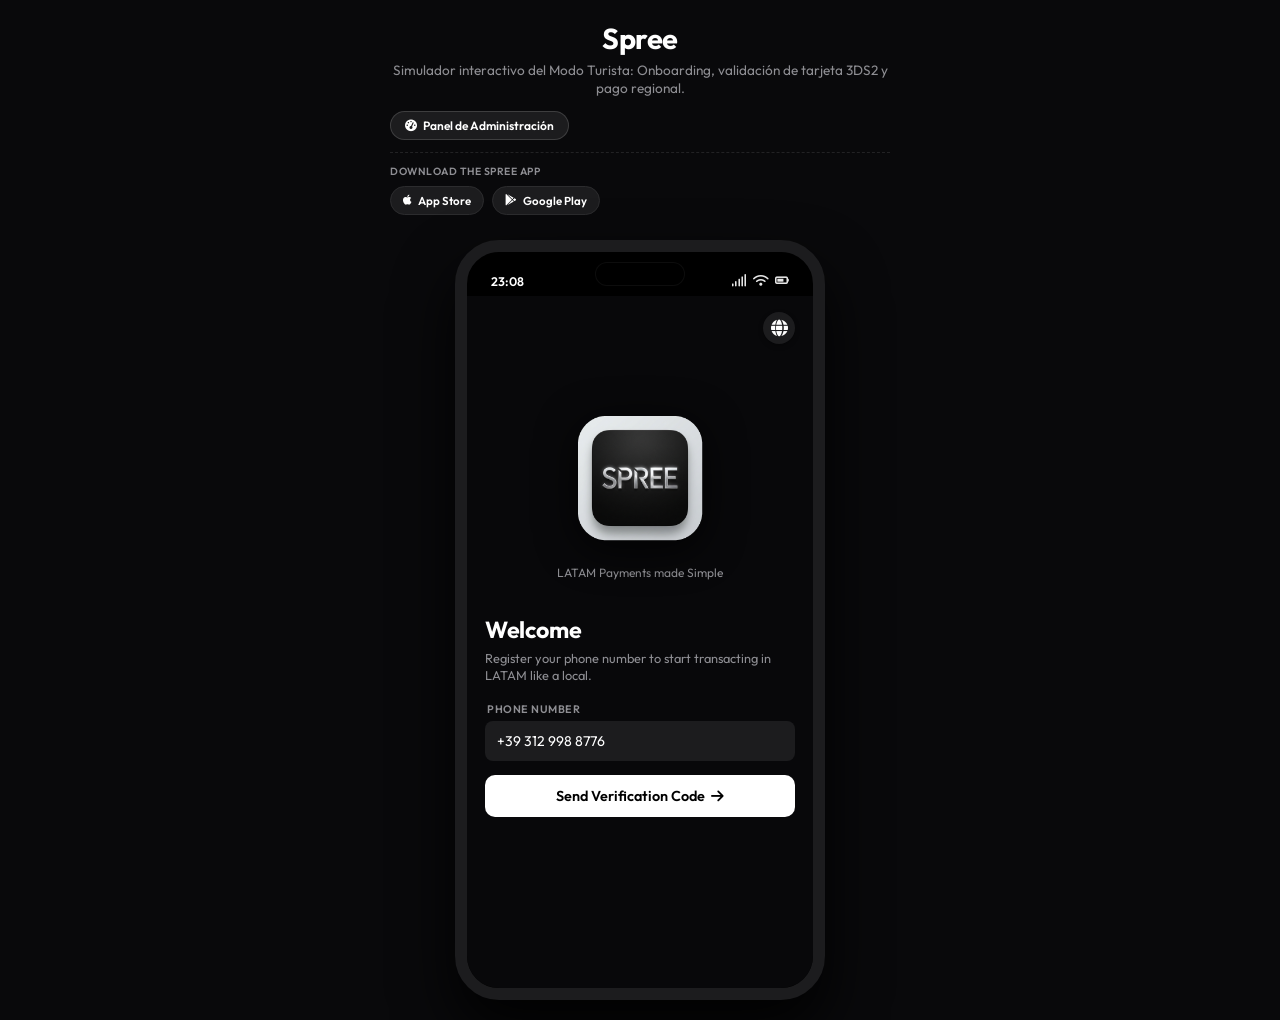
==== stableflow-tourist-ui/index.html @ 5454a65b "feat: car rental catalog item with dedicated driver selection and dynamic pricing modal" ====
<!DOCTYPE html>
<html lang="es">
<head>
  <meta charset="UTF-8">
  <meta name="viewport" content="width=device-width, initial-scale=1.0">
  <title>Spree: Prototipo Interactivo "Modo Turista"</title>
  <link rel="stylesheet" href="styles.css?v=9">
  <!-- FontAwesome for Icons -->
  <link rel="stylesheet" href="https://cdnjs.cloudflare.com/ajax/libs/font-awesome/6.4.0/css/all.min.css">
</head>
<body>

  <div class="desktop-wrapper">
    
    <div class="desktop-header">
      <h1>Spree</h1>
      <p>Simulador interactivo del Modo Turista: Onboarding, validación de tarjeta 3DS2 y pago regional.</p>
      
      <div style="margin-top: 14px; display: flex; flex-direction: column; gap: 12px; align-items: flex-start; width: 100%;">
        <a href="admin.html" target="_blank" class="admin-link-badge" style="margin-top: 0;">
          <i class="fa-solid fa-gauge-high"></i> Panel de Administración
        </a>
        
        <div style="border-top: 1px dashed rgba(255,255,255,0.1); padding-top: 12px; width: 100%;">
          <div class="download-label" data-i18n="download_app_label" style="font-size: 0.65rem; color: var(--text-muted); text-transform: uppercase; letter-spacing: 0.5px; margin-bottom: 8px; text-align: left;">Descarga la App de Spree (Simulador)</div>
          <div style="display: flex; gap: 8px;">
            <button class="btn-download" data-platform="ios" aria-label="Download iOS" style="font-size: 0.72rem; padding: 6px 12px; border-radius: 20px;">
              <i class="fa-brands fa-apple"></i> App Store
            </button>
            <button class="btn-download" data-platform="android" aria-label="Download Android" style="font-size: 0.72rem; padding: 6px 12px; border-radius: 20px;">
              <i class="fa-brands fa-google-play"></i> Google Play
            </button>
          </div>
        </div>
      </div>
    </div>

    <!-- Teléfono Móvil Simulado (iOS Mockup Bezel) -->
    <div class="phone-mockup">
      <!-- Notch / Dynamic Island -->
      <div class="phone-notch"></div>
      
      <!-- Status Bar -->
      <div class="status-bar">
        <div class="status-time" id="status-time">19:44</div>
        <div class="status-bar-icons">
          <i class="fa-solid fa-signal"></i>
          <i class="fa-solid fa-wifi"></i>
          <i class="fa-solid fa-battery-three-quarters"></i>
        </div>
      </div>

      <!-- App Container -->
      <div class="app-container">
        
        <!-- PANTALLA 1: ONBOARDING -->
        <div class="screen active" id="screen-onboarding">
          <div class="screen-header-lang">
            <button class="btn-lang-selector" id="btn-lang-onboarding" aria-label="Select Language">
              <i class="fa-solid fa-globe"></i>
            </button>
          </div>
          
          <div class="logo-container">
            <img src="spree_logo.png?v=2" alt="Spree Logo" class="logo-img">
            <div class="logo-tagline" data-i18n="logo_tagline">Tu compañero de viaje inteligente</div>
          </div>

          <div id="onboarding-step-1">
            <h2 data-i18n="welcome_title">Bienvenido</h2>
            <p class="subtitle" data-i18n="welcome_desc">Registra tu número para comenzar a operar en LATAM como un local.</p>
            
            <div class="input-group">
              <span class="input-label" data-i18n="phone_label">NÚMERO DE TELÉFONO</span>
              <input type="tel" class="input-field" id="phone-number" placeholder="+39 333 123 4567" value="+39 312 998 8776">
            </div>
            
            <button class="btn-primary" id="btn-send-otp">
              <span data-i18n="btn_send_otp">Enviar Código Verificación</span> <i class="fa-solid fa-arrow-right"></i>
            </button>
          </div>

          <div id="onboarding-step-2" style="display: none;">
            <h2 data-i18n="verify_title">Verifica tu Código</h2>
            <p class="subtitle" data-i18n="verify_desc">Hemos enviado un SMS con un código OTP de 4 dígitos a tu celular.</p>
            <div id="otp-simulator-helper" style="font-size: 0.75rem; color: var(--ios-gray-text); text-align: center; margin: 4px 0 10px 0; background: rgba(255,255,255,0.05); padding: 4px; border-radius: 4px; border: 1px dashed rgba(255,255,255,0.1);" data-i18n="otp_simulator_helper">Simulación SMS: Esperando código...</div>
            
            <div class="otp-box">
              <input type="text" maxlength="1" class="otp-input" value="4">
              <input type="text" maxlength="1" class="otp-input" value="9">
              <input type="text" maxlength="1" class="otp-input" value="3">
              <input type="text" maxlength="1" class="otp-input" value="0">
            </div>

            <button class="btn-primary" id="btn-verify-otp">
              <span data-i18n="btn_verify_otp">Verificar y Continuar</span> <i class="fa-solid fa-check"></i>
            </button>
            <button class="btn-secondary" style="margin-top: 10px;" id="btn-back-otp" data-i18n="btn_back">Atrás</button>
          </div>

          <!-- PANTALLA 1-B: KYC TIER SELECTION (Tier 1 Express vs Tier 2 Passport NFC) -->
          <div id="onboarding-step-3" style="display: none;">
            <div class="kyc-success-icon" style="margin: 15px 0;">
              <i class="fa-solid fa-circle-check" style="font-size: 3rem; color: var(--success-color); display: block; text-align: center;"></i>
            </div>
            <h2 data-i18n="kyc_welcome_title" style="text-align: center; font-size: 1.25rem;">¡Registro Exitoso!</h2>
            <p class="subtitle" data-i18n="kyc_welcome_desc" style="text-align: center; margin-bottom: 15px;">Hemos verificado tu número. Selecciona el nivel de acceso para tu billetera Spree.</p>
            
            <div class="kyc-options">
              <!-- Tier 1 option -->
              <div class="kyc-option-card selected" id="kyc-opt-tier1">
                <div class="kyc-option-header">
                  <span class="kyc-option-title" data-i18n="kyc_express_title">Acceso Express (Tier 1)</span>
                  <span class="kyc-option-badge active" data-i18n="kyc_active_badge">Activo</span>
                </div>
                <p class="kyc-option-desc" data-i18n="kyc_express_desc">Registro rápido por SMS. Límite de $20 USDc por pago y $250 USDc de volumen total de recarga.</p>
              </div>

              <!-- Tier 2 option -->
              <div class="kyc-option-card" id="kyc-opt-tier2">
                <div class="kyc-option-header">
                  <span class="kyc-option-title" data-i18n="kyc_full_title">Nivel Completo (Tier 2)</span>
                  <span class="kyc-option-badge recommend" data-i18n="kyc_recommend_badge">Recomendado</span>
                </div>
                <p class="kyc-option-desc" data-i18n="kyc_full_desc">Límite de $2,000 USDc/mes. Escáner de pasaporte OCR + selfie. Habilita eSIM, Seguro Chubb y Civitatis.</p>
              </div>

              <!-- Tier 3 option -->
              <div class="kyc-option-card" id="kyc-opt-tier3">
                <div class="kyc-option-header">
                  <span class="kyc-option-title" data-i18n="kyc_nomad_title">Nivel Nómada (Tier 3)</span>
                  <span class="kyc-option-badge recommend" data-i18n="kyc_nomad_badge">Pasaporte NFC</span>
                </div>
                <p class="kyc-option-desc" data-i18n="kyc_nomad_desc">Límite de $10,000 USDc/mes. Lectura criptográfica del chip de tu pasaporte eIDV para estancias largas.</p>
              </div>
            </div>

            <button class="btn-primary" id="btn-kyc-action" style="margin-top: 20px;">
              <span data-i18n="btn_continue_express">Continuar con Nivel Express</span> <i class="fa-solid fa-arrow-right"></i>
            </button>
          </div>

          <!-- PANTALLA 1-C: PASSPORT CAMERA SCAN & NFC READER SIMULATION -->
          <div id="onboarding-step-4" style="display: none; text-align: center;">
            <h2 data-i18n="passport_scan_title">Verificación de Pasaporte</h2>
            <p class="subtitle" data-i18n="passport_scan_subtitle">Escanea la zona de datos de tu pasaporte e inicia la lectura NFC.</p>
            
            <div class="passport-scan-container" style="position: relative; height: 180px; background: #1C1C1E; border-radius: 12px; margin: 20px 0; overflow: hidden; display: flex; align-items: center; justify-content: center; border: 2px solid #2C2C2E;">
              <div class="scan-laser" style="position: absolute; left: 0; right: 0; height: 4px; background: rgba(48, 209, 88, 0.7); box-shadow: 0 0 10px rgba(48, 209, 88, 0.8); animation: scanAnimation 3s infinite linear; display: none;" id="scan-laser-line"></div>
              
              <!-- Scanning Camera View Mock -->
              <div id="passport-scan-cam" style="display: flex; flex-direction: column; align-items: center; justify-content: center; gap: 10px;">
                <i class="fa-solid fa-passport" style="font-size: 3rem; color: var(--ios-gray-light);"></i>
                <div style="font-size: 0.85rem; color: var(--ios-gray-text);" data-i18n="passport_scan_placeholder">Apunta la cámara al pasaporte...</div>
              </div>

              <!-- NFC Reading View Mock -->
              <div id="passport-scan-nfc" style="display: none; flex-direction: column; align-items: center; justify-content: center; gap: 10px;">
                <i class="fa-solid fa-wifi fa-rotate-90" style="font-size: 3rem; color: var(--success-color); animation: pulseAnimation 1.5s infinite ease-in-out;"></i>
                <div style="font-size: 0.85rem; color: var(--success-color); font-weight: 500;" data-i18n="passport_nfc_reading">Leyendo chip NFC... Mantén tu teléfono cerca</div>
              </div>

              <!-- Success Check -->
              <div id="passport-scan-success" style="display: none; flex-direction: column; align-items: center; justify-content: center; gap: 10px;">
                <i class="fa-solid fa-circle-check" style="font-size: 3.5rem; color: var(--success-color);"></i>
                <div style="font-size: 0.85rem; color: var(--ios-white); font-weight: 500;" data-i18n="passport_scan_success_label">¡Pasaporte validado por eIDV!</div>
              </div>
            </div>

            <!-- Scanner Status logs -->
            <div id="passport-scan-log" style="font-family: monospace; font-size: 0.72rem; color: var(--ios-gray-text); text-align: left; height: 75px; background: rgba(0,0,0,0.4); padding: 8px; border-radius: 6px; overflow-y: auto; border: 1px solid rgba(255,255,255,0.05); margin-bottom: 20px;">
              &gt; Esperando inicio...
            </div>

            <button class="btn-primary" id="btn-start-passport-scan" data-i18n="btn_start_scan">Escanear Zona MRZ</button>
            <button class="btn-secondary" style="margin-top: 10px;" id="btn-back-to-kyc-select" data-i18n="btn_back">Atrás</button>
          </div>
        </div>

        <!-- PANTALLA 2: PRELOAD / CARGA -->
        <div class="screen" id="screen-preload">
          <div id="preload-main-flow">
            <h2 data-i18n="preload_title">Fondea tu Cuenta</h2>
            <p class="subtitle" data-i18n="preload_desc">Define tu presupuesto. Los fondos se guardarán en USDc y podrás reembolsarlos cuando quieras.</p>

            <div class="input-group">
              <span class="input-label" data-i18n="preload_amount_label">MONTO A CARGAR (USD)</span>
              <div class="amount-selector">
                <div class="amount-btn" data-value="100">$100</div>
                <div class="amount-btn selected" data-value="200">$200</div>
                <div class="amount-btn" data-value="500">$500</div>
              </div>
              <input type="number" class="input-field" id="custom-amount" data-i18n-placeholder="preload_custom_amount_placeholder" placeholder="Otro monto (USD)" value="200">
            </div>

            <span class="input-label" style="display:block; margin-bottom: 6px;" data-i18n="preload_payment_method_label">MEDIO DE PAGO</span>
            <div class="card-selector" id="preload-pay-methods">
              <div class="pay-option selected" data-type="googlepay">
                <i class="fa-brands fa-apple-pay" style="font-size: 1.6rem; color: #FFF;"></i>
                <div>
                  <div style="font-weight:600; font-size:0.85rem;" data-i18n="preload_pay_gp">Apple Pay / Google Pay</div>
                  <div style="font-size:0.7rem; color: var(--text-muted);" data-i18n="preload_pay_gp_desc">Biometría activa</div>
                </div>
              </div>
              <div class="pay-option" data-type="card" id="option-saved-cards">
                <i class="fa-solid fa-credit-card"></i>
                <div>
                  <div style="font-weight:600; font-size:0.85rem;" data-i18n="preload_pay_card">Tarjeta de Crédito / Débito</div>
                  <div style="font-size:0.7rem; color: var(--text-muted);" id="active-card-label">Sanpaolo Visa •••• 4321</div>
                </div>
              </div>
              <div class="pay-option" data-type="bank" id="option-bank-transfer">
                <i class="fa-solid fa-building-columns"></i>
                <div>
                  <div style="font-weight:600; font-size:0.85rem;" data-i18n="preload_pay_bank">Transferencia ACH / SEPA</div>
                  <div style="font-size:0.7rem; color: var(--text-muted);" data-i18n="preload_pay_bank_desc">Costo de red nulo (Bridge)</div>
                </div>
              </div>
            </div>
          </div>

          <!-- SECCIÓN COMPLEMENTARIA: TRANSFERENCIA BANCARIA (Visible cuando se elige transferencia) -->
          <div id="bank-transfer-section" style="display: none; margin-bottom: 14px; background: rgba(255,255,255,0.02); padding: 12px; border-radius: 12px; border: 1px solid var(--divider-color);">
            <div class="input-label" style="margin-bottom: 8px;" data-i18n="bank_transfer_title">Cuenta Virtual de Fondeo (Bridge)</div>
            
            <div class="bank-details-tabs" style="display: flex; gap: 8px; margin-bottom: 10px;">
              <button class="bank-tab-btn active" data-bank="us" style="flex: 1; padding: 6px; font-size: 0.72rem; border-radius: 6px; background: rgba(255,255,255,0.05); color: #fff; border: 1px solid var(--divider-color); cursor: pointer;">EE.UU. (USD ACH)</button>
              <button class="bank-tab-btn" data-bank="eu" style="flex: 1; padding: 6px; font-size: 0.72rem; border-radius: 6px; background: transparent; color: var(--text-muted); border: 1px solid transparent; cursor: pointer;">Europa (EUR SEPA)</button>
            </div>

            <!-- Datos USD -->
            <div id="bank-details-us" style="display: block; font-size: 0.72rem; line-height: 1.5; color: var(--text-main);">
              <div style="display: flex; justify-content: space-between; border-bottom: 0.5px solid rgba(255,255,255,0.05); padding: 4px 0;">
                <span style="color: var(--text-muted);" data-i18n="bank_routing">Ruta (Routing):</span>
                <strong style="font-family: monospace;">021000021</strong>
              </div>
              <div style="display: flex; justify-content: space-between; border-bottom: 0.5px solid rgba(255,255,255,0.05); padding: 4px 0;">
                <span style="color: var(--text-muted);" data-i18n="bank_account">Nº Cuenta:</span>
                <strong style="font-family: monospace;">123456789012</strong>
              </div>
              <div style="display: flex; justify-content: space-between; border-bottom: 0.5px solid rgba(255,255,255,0.05); padding: 4px 0;">
                <span style="color: var(--text-muted);" data-i18n="bank_name">Banco:</span>
                <strong>Evolve Bank & Trust</strong>
              </div>
              <div style="display: flex; justify-content: space-between; padding: 4px 0;">
                <span style="color: var(--text-muted);" data-i18n="bank_beneficiary">Beneficiario:</span>
                <strong>Spree / Igor Rossi</strong>
              </div>
            </div>

            <!-- Datos EUR -->
            <div id="bank-details-eu" style="display: none; font-size: 0.72rem; line-height: 1.5; color: var(--text-main);">
              <div style="display: flex; justify-content: space-between; border-bottom: 0.5px solid rgba(255,255,255,0.05); padding: 4px 0;">
                <span style="color: var(--text-muted);">IBAN:</span>
                <strong style="font-family: monospace; font-size: 0.65rem;">DE89 3704 0044 0532 0130 00</strong>
              </div>
              <div style="display: flex; justify-content: space-between; border-bottom: 0.5px solid rgba(255,255,255,0.05); padding: 4px 0;">
                <span style="color: var(--text-muted);">BIC/SWIFT:</span>
                <strong style="font-family: monospace;">SOLODE21XXX</strong>
              </div>
              <div style="display: flex; justify-content: space-between; border-bottom: 0.5px solid rgba(255,255,255,0.05); padding: 4px 0;">
                <span style="color: var(--text-muted);" data-i18n="bank_name">Banco:</span>
                <strong>Solaris SE</strong>
              </div>
              <div style="display: flex; justify-content: space-between; padding: 4px 0;">
                <span style="color: var(--text-muted);" data-i18n="bank_beneficiary">Beneficiario:</span>
                <strong>Spree / Igor Rossi</strong>
              </div>
            </div>
            
            <div style="font-size: 0.62rem; color: var(--ios-green); margin-top: 8px; text-align: center; background: rgba(52, 199, 89, 0.05); padding: 6px; border-radius: 6px; border: 0.5px solid rgba(52, 199, 89, 0.1);" data-i18n="bank_transfer_helper">
              Deposita en esta cuenta y se acreditará automáticamente sin costo de adquirencia.
            </div>
          </div>


          <!-- SECCIÓN COMPLEMENTARIA: GESTIÓN DE TARJETAS (Visible cuando se elige tarjeta) -->
          <div id="card-manager-section" style="display: none; margin-bottom: 14px;">
            <div id="saved-cards-view">
              <div class="input-label" style="margin-bottom: 6px;" data-i18n="cards_saved_title">Tus Tarjetas Guardadas</div>
              <div class="saved-cards-container" id="saved-cards-list">
                <!-- Renderizado dinámicamente -->
              </div>
              
              <button class="btn-secondary" id="btn-add-card-toggle" style="margin-top: 8px; font-size:0.8rem; padding: 6px 12px; display:flex; align-items:center; justify-content:center; gap: 5px;">
                <i class="fa-solid fa-plus"></i> <span data-i18n="btn_add_card">Añadir Nueva Tarjeta</span>
              </button>
            </div>

            <!-- FORMULARIO DE NUEVA TARJETA CON VISTA PREVIA -->
            <div id="card-form-container" style="display: none; margin-top: 14px; background: rgba(255,255,255,0.02); padding: 12px; border-radius: 12px; border: 1px solid var(--divider-color);">
              
              <!-- Tarjeta Virtual Interactiva (Glassmorphic) -->
              <div class="virtual-card-preview" id="virtual-card-preview">
                <div class="vcard-header">
                  <span class="vcard-bank" data-i18n="vcard_bank">SecurePay Bank</span>
                  <i class="fa-brands fa-cc-visa" id="vcard-logo" style="font-size: 1.5rem;"></i>
                </div>
                <div class="vcard-chip-container">
                  <div class="vcard-chip"></div>
                </div>
                <div class="vcard-number" id="vcard-number-display">•••• •••• •••• ••••</div>
                <div class="vcard-footer">
                  <div class="vcard-holder">
                    <span class="vcard-label" data-i18n="vcard_holder_label">TITULAR</span>
                    <span class="vcard-holder-name" id="vcard-name-display" data-i18n="vcard_holder_default">NOMBRE APELLIDO</span>
                  </div>
                  <div class="vcard-expiry">
                    <span class="vcard-label" data-i18n="vcard_expiry_label">VENCE</span>
                    <span class="vcard-expiry-val" id="vcard-expiry-display">MM/YY</span>
                  </div>
                </div>
              </div>

              <!-- Inputs del Formulario -->
              <div class="input-group" style="margin-top: 12px;">
                <span class="input-label" data-i18n="card_holder_input_label">Nombre del Titular</span>
                <input type="text" class="input-field" id="card-holder-input" data-i18n-placeholder="card_holder_placeholder" placeholder="JUAN PEREZ">
              </div>

              <div class="input-group">
                <span class="input-label" data-i18n="card_number_input_label">Número de Tarjeta</span>
                <input type="text" class="input-field" id="card-number-input" data-i18n-placeholder="card_number_placeholder" placeholder="4242 4242 4242 4242" maxlength="19">
              </div>

              <div style="display: grid; grid-template-columns: 1fr 1fr; gap: 10px;">
                <div class="input-group">
                  <span class="input-label" data-i18n="card_expiry_input_label">Vencimiento</span>
                  <input type="text" class="input-field" id="card-expiry-input" placeholder="MM/YY" maxlength="5">
                </div>
                <div class="input-group">
                  <span class="input-label" data-i18n="card_cvc_input_label">CVC</span>
                  <input type="password" class="input-field" id="card-cvc-input" placeholder="•••" maxlength="4">
                </div>
              </div>

              <!-- Contenedor para mostrar errores de validación sin usar alert() -->
              <div id="card-form-error" style="color: var(--error-color); font-size: 0.72rem; margin-top: 6px; text-align: center; display: none; background: rgba(255, 69, 58, 0.1); padding: 6px; border-radius: 6px; border: 0.5px solid rgba(255, 69, 58, 0.2);"></div>

              <div style="display:flex; gap: 8px; margin-top: 8px;">
                <button class="btn-primary" id="btn-save-card" style="margin-top:0; font-size: 0.8rem; padding: 8px; flex: 1;" data-i18n="btn_save_card">Tokenizar y Guardar</button>
                <button class="btn-secondary" id="btn-cancel-card" style="font-size: 0.8rem; padding: 8px; flex: 1;" data-i18n="btn_cancel">Cancelar</button>
              </div>
            </div>
          </div>

          <button class="btn-primary" id="btn-preload-confirm">
            <span data-i18n="btn_preload_confirm">Autorizar Carga</span> <i class="fa-solid fa-lock"></i>
          </button>
        </div>

        <!-- PANTALLA 3: DASHBOARD -->
        <div class="screen" id="screen-dashboard">
          <div class="dashboard-header">
            <div class="user-avatar" id="btn-user-profile" style="cursor: pointer;">IT</div>
            <div class="location-badge" id="location-toggle" style="cursor: pointer;">
              <span id="flag-icon">🇦🇷</span> <span id="location-name">Buenos Aires, AR</span> <i class="fa-solid fa-chevron-down"></i>
            </div>
            <button class="btn-lang-selector" id="btn-lang-dashboard" aria-label="Select Language">
              <i class="fa-solid fa-globe"></i>
            </button>
          </div>

          <div class="balance-card">
            <div class="balance-label" data-i18n="balance_label">Presupuesto Disponible</div>
            <div class="balance-value" id="balance-USDc">$0.00 <span style="font-size: 1.1rem; color: var(--ios-gray-text);">USDc</span></div>
            <div class="balance-fiat" id="balance-fiat-eq">≈ $0.00 ARS</div>
          </div>

          <div class="action-grid">
            <button class="action-btn-primary" id="btn-action-scan">
              <i class="fa-solid fa-qrcode"></i> <span data-i18n="btn_scan_qr">Escanear QR</span>
            </button>
            <button class="action-btn-secondary" id="btn-action-transfer">
              <i class="fa-solid fa-paper-plane"></i> <span id="transfer-btn-text" data-i18n="btn_transfer_default">Enviar CBU/Alias</span>
            </button>
          </div>

          <div class="transactions-header">
            <span data-i18n="transactions_title">Actividad Reciente</span>
          </div>

          <!-- Historial de Transacciones (Grouped Cell Style) -->
          <div class="tx-group" id="tx-list">
            <!-- Cargado dinámicamente -->
          </div>
        </div>

        <!-- PANTALLA: CUENTA PERSONAL -->
        <div class="screen" id="screen-profile">
          <div class="dashboard-header">
            <h2 data-i18n="profile_title">Cuenta Personal</h2>
            <i class="fa-solid fa-xmark" id="btn-close-profile" style="font-size: 1.2rem; cursor: pointer; color: var(--text-muted);"></i>
          </div>

          <div style="overflow-y: auto; max-height: calc(100% - 60px); padding-bottom: 20px;">
            <!-- SECCIÓN VERIFICACIÓN KYC -->
            <div class="premium-card" style="margin-bottom: 15px;">
              <h3 style="font-size: 0.9rem; font-weight: 700; margin-bottom: 8px; text-transform: uppercase; letter-spacing: 0.5px;" data-i18n="profile_kyc_title">Nivel de Verificación</h3>
              <div style="display: flex; justify-content: space-between; align-items: center; margin-bottom: 12px;">
                <div>
                  <div style="font-size: 0.9rem; font-weight: 600; color: var(--ios-white);" id="profile-kyc-tier-name">Acceso Express (Tier 1)</div>
                  <div style="font-size: 0.7rem; color: var(--ios-gray-text);" id="profile-kyc-tier-limits">Límite por pago: $20 USDc / Total: $250 USDc</div>
                </div>
                <span class="kyc-option-badge active" id="profile-kyc-badge">Tier 1</span>
              </div>
              <button class="btn-secondary" id="btn-profile-upgrade-kyc" style="font-size: 0.8rem; padding: 8px; width: 100%; display: flex; align-items: center; justify-content: center; gap: 6px;">
                <i class="fa-solid fa-passport"></i> <span id="btn-profile-upgrade-text">Subir a Nivel Completo (Tier 2)</span>
              </button>
            </div>

            <!-- SECCION VIAJERO PRINCIPAL -->
            <div class="premium-card" style="margin-bottom: 15px;">
              <h3 style="font-size: 0.9rem; font-weight: 700; margin-bottom: 12px; text-transform: uppercase; letter-spacing: 0.5px;" data-i18n="profile_main_traveler_title">Viajero Principal</h3>
              
              <div class="input-group">
                <span class="input-label" data-i18n="profile_fullname_label">Nombre Completo</span>
                <input type="text" class="input-field" id="profile-name" placeholder="John Doe">
              </div>
              
              <div class="input-group">
                <span class="input-label" data-i18n="profile_passport_label">Pasaporte / DNI</span>
                <input type="text" class="input-field" id="profile-passport" placeholder="AA1234567">
              </div>

              <div style="display:grid; grid-template-columns: 1fr 1fr; gap:10px;">
                <div class="input-group">
                  <span class="input-label" data-i18n="profile_phone_label">Teléfono</span>
                  <input type="text" class="input-field" id="profile-phone" placeholder="+1 555-0199">
                </div>
                <div class="input-group">
                  <span class="input-label" data-i18n="profile_age_label">Edad</span>
                  <input type="number" class="input-field" id="profile-age" placeholder="30" min="1" max="120">
                </div>
              </div>
              
              <button class="btn-primary" id="btn-save-profile" style="margin-top: 10px; font-size: 0.85rem; padding: 10px;" data-i18n="btn_save_profile">Guardar Perfil</button>
              <div id="profile-save-success" style="color: var(--ios-green); font-size: 0.75rem; margin-top: 6px; text-align: center; display: none;" data-i18n="profile_save_success">¡Perfil guardado con éxito!</div>
            </div>

            <!-- SECCION COMPAÑEROS DE VIAJE -->
            <div class="premium-card">
              <h3 style="font-size: 0.9rem; font-weight: 700; margin-bottom: 6px; text-transform: uppercase; letter-spacing: 0.5px;" data-i18n="profile_companions_title">Compañeros de Viaje</h3>
              <p class="subtitle" style="font-size: 0.7rem; margin-bottom: 12px;" data-i18n="profile_companions_desc">Familiares o amigos con los que viajas, para facilitar la compra de seguros, eSIMs y actividades.</p>

              <!-- LISTA DE COMPAÑEROS -->
              <div id="companions-list" style="margin-bottom: 15px; display: flex; flex-direction: column; gap: 8px;">
                <!-- Se llena dinámicamente -->
              </div>

              <!-- BOTON PARA MOSTRAR FORMULARIO DE AGREGAR -->
              <button class="btn-secondary" id="btn-show-add-companion" style="font-size: 0.8rem; padding: 8px; margin-bottom: 12px; width: 100%; display: flex; align-items: center; justify-content: center; gap: 6px;">
                <i class="fa-solid fa-plus"></i> <span data-i18n="profile_btn_add_companion_text">Agregar Compañero</span>
              </button>

              <!-- FORMULARIO DE AGREGAR COMPAÑERO (oculto por defecto) -->
              <div id="add-companion-form" style="display: none; border-top: 0.5px solid var(--divider-color); padding-top: 12px; margin-top: 10px;">
                <h4 style="font-size: 0.8rem; font-weight: 600; margin-bottom: 10px;" data-i18n="profile_new_companion_title">Nuevo Compañero de Viaje</h4>
                
                <div class="input-group">
                  <span class="input-label" data-i18n="profile_fullname_label">Nombre Completo</span>
                  <input type="text" class="input-field" id="companion-name" placeholder="Jane Doe">
                </div>

                <div class="input-group">
                  <span class="input-label" data-i18n="profile_comp_relation_label">RELACIÓN</span>
                  <select class="input-field" id="companion-relationship" style="background: var(--bg-card); color: var(--text-main); border: 1px solid var(--card-border); padding: 10px; border-radius:10px;">
                    <option value="Familiar" data-i18n="profile_relation_family">Familiar</option>
                    <option value="Amigo" data-i18n="profile_relation_friend">Amigo/a</option>
                  </select>
                </div>

                <div style="display:grid; grid-template-columns: 1fr 1fr; gap:10px;">
                  <div class="input-group">
                    <span class="input-label" data-i18n="profile_passport_label">Pasaporte / DNI</span>
                    <input type="text" class="input-field" id="companion-passport" placeholder="AB9876543">
                  </div>
                  <div class="input-group">
                    <span class="input-label" data-i18n="profile_age_label">Edad</span>
                    <input type="number" class="input-field" id="companion-age" placeholder="28" min="1" max="120">
                  </div>
                </div>

                <div style="display:flex; gap: 8px; margin-top: 8px;">
                  <button class="btn-primary" id="btn-confirm-add-companion" style="margin-top:0; font-size: 0.8rem; padding: 8px; flex: 1;" data-i18n="btn_add">Agregar</button>
                  <button class="btn-secondary" id="btn-cancel-add-companion" style="font-size: 0.8rem; padding: 8px; flex: 1;" data-i18n="btn_cancel">Cancelar</button>
                </div>
              </div>

            </div>
          </div>
        </div>

        <!-- PANTALLA 4: SCAN & CHECKOUT -->
        <div class="screen" id="screen-scan">
          <div class="dashboard-header">
            <h2 id="checkout-title" data-i18n="scan_payment_title">Escanear Pago</h2>
            <i class="fa-solid fa-xmark" id="btn-close-checkout" style="font-size: 1.2rem; cursor: pointer; color: var(--text-muted);"></i>
          </div>

          <!-- MOCK CAMERA SCANNER -->
          <div id="scan-view">
            <p class="subtitle" style="margin-bottom: 12px;" data-i18n="scan_subtitle">Apunta al código QR del comercio</p>
            <div class="scan-camera">
              <div class="scan-overlay">
                <i class="fa-solid fa-expand"></i>
              </div>
            </div>
            <span class="input-label" style="display:block; margin-bottom: 6px;" data-i18n="scan_demo_title">QRs DE PRUEBA (Toca uno para simular)</span>
            <div class="qr-selector-list">
              <div class="qr-demo-card" data-country="ars" data-amount="36000" data-merchant="Restaurante El Gaucho">
                <div>
                  <div style="font-weight:600; font-size:0.85rem;">Restaurante El Gaucho (MP QR)</div>
                  <div style="font-size:0.7rem; color: var(--text-muted);">Argentina ➔ $36,000 ARS</div>
                </div>
                <i class="fa-solid fa-chevron-right" style="color: var(--ios-white);"></i>
              </div>
              <div class="qr-demo-card" data-country="brl" data-amount="80" data-merchant="Quiosque Copacabana">
                <div>
                  <div style="font-weight:600; font-size:0.85rem;">Quiosque Copacabana (Pix QR)</div>
                  <div style="font-size:0.7rem; color: var(--text-muted);">Brasil ➔ R$80 BRL</div>
                </div>
                <i class="fa-solid fa-chevron-right" style="color: var(--ios-white);"></i>
              </div>
            </div>
          </div>

          <!-- RESOLVING VIEW (Simulación de decodificación de QR local) -->
          <div id="resolving-view" style="display: none; padding: 30px 10px; text-align: center;">
            <div class="spinner" style="margin: 0 auto 20px auto;"></div>
            <h3 id="resolving-title" style="font-size: 1.1rem; font-weight: 600; margin-bottom: 8px;" data-i18n="js_resolving_qr">Decodificando Código QR...</h3>
            <p class="subtitle" id="resolving-subtitle" style="font-size: 0.78rem;">Conectando con red Mercado Pago/MODO...</p>
          </div>

          <!-- CHECKOUT VIEW -->
          <div id="checkout-view" style="display: none;">
            <p class="subtitle" id="checkout-merchant">Destinatario: Restaurante El Gaucho</p>
            
            <div class="checkout-details">
              <div class="detail-row">
                <span class="detail-label" data-i18n="details_origin_network">Red de Origen</span>
                <span class="detail-val" id="checkout-origin-network">Mercado Pago QR</span>
              </div>
              <div class="detail-row">
                <span class="detail-label" data-i18n="details_resolved_destination">Destino Resuelto</span>
                <span class="detail-val" style="font-family: monospace; font-size: 0.7rem;" id="checkout-destination-detail">CVU 0000003100012345678901</span>
              </div>
              <div class="detail-row">
                <span class="detail-label" data-i18n="checkout_fiat_label">Monto en Fíat Local</span>
                <span class="detail-val" id="checkout-fiat-amount">$36,000.00 ARS</span>
              </div>
              <div class="detail-row">
                <span class="detail-label" data-i18n="checkout_fx_label">Tipo de Cambio</span>
                <span class="detail-val" id="checkout-fx-rate">$1,200.00 ARS = 1 USDc</span>
              </div>
              <div class="detail-row">
                <span class="detail-label" data-i18n="checkout_fee_label">Comisión de Servicio (3%)</span>
                <span class="detail-val" id="checkout-fee">$0.90 USDc</span>
              </div>
              <div class="detail-row">
                <span class="detail-label" data-i18n="checkout_gas_label">Costo de Red (Gas)</span>
                <span class="detail-val" id="checkout-gas">$0.10 USDc</span>
              </div>
              <div class="total-row">
                <span class="total-label" data-i18n="checkout_total_label">Total a Debitar</span>
                <span class="detail-val" id="checkout-total-usd">$31.00 USDc</span>
              </div>
            </div>

            <!-- Exchange Rate Savings Indicator -->
            <div class="savings-indicator-container" id="checkout-savings-indicator-box" style="margin: 15px 0; background: rgba(48, 209, 88, 0.1); border: 1px solid rgba(48, 209, 88, 0.25); padding: 12px; border-radius: 12px; display: flex; align-items: center; gap: 10px;">
              <div class="savings-icon" style="background: rgba(48, 209, 88, 0.2); width: 34px; height: 34px; border-radius: 50%; display: flex; align-items: center; justify-content: center; color: var(--success-color); flex-shrink: 0;">
                <i class="fa-solid fa-piggy-bank" style="font-size: 1rem;"></i>
              </div>
              <div class="savings-text-wrapper" style="text-align: left;">
                <div style="font-size: 0.78rem; font-weight: 600; color: var(--success-color);" data-i18n="checkout_savings_title">¡Ahorro Cambiario!</div>
                <div style="font-size: 0.7rem; color: var(--ios-white); opacity: 0.9;" id="checkout-savings-desc-text">Obtienes un cambio de dólar paralelo, ahorrando $X.XX USD frente a tarjetas tradicionales.</div>
              </div>
            </div>

            <!-- Slide To Pay Button -->
            <div class="slide-to-pay-container" id="slide-to-pay-container">
              <div class="slide-fill" id="slide-fill"></div>
              <div class="slide-handle" id="slide-handle">
                <i class="fa-solid fa-angles-right"></i>
              </div>
              <span class="slide-text" id="slide-text" data-i18n="slide_to_pay">Desliza para Confirmar Pago</span>
            </div>
          </div>
        </div>

        <!-- PANTALLA 5: REFUND / CASH OUT -->
        <div class="screen" id="screen-refund">
          <h2 data-i18n="refund_title">Reembolsar Fondos</h2>
          <p class="subtitle" data-i18n="refund_desc">¿Terminaste tu viaje? Devuelve tu saldo no utilizado en USDc directo a tu tarjeta de origen.</p>

          <div class="premium-card cashout-summary">
            <div style="font-size: 0.72rem; color: var(--text-muted); margin-bottom: 4px; text-transform:uppercase; letter-spacing:0.5px;" data-i18n="refund_balance_label">Saldo Remanente</div>
            <div style="font-size: 1.8rem; font-weight:700;" id="refund-balance-display">$200.00 USDc</div>
          </div>

          <div class="checkout-details">
            <div class="detail-row">
              <span class="detail-label" data-i18n="refund_destination_label">Tarjeta Destino</span>
              <span class="detail-val">Sanpaolo Visa •••• 4321</span>
            </div>
            <div class="detail-row">
              <span class="detail-label" data-i18n="refund_fee_label">Comisión de Retiro (1.5%)</span>
              <span class="detail-val" id="refund-fee-display">$3.00 USDc</span>
            </div>
            <div class="total-row">
              <span class="total-label" style="color: var(--ios-white);" data-i18n="refund_receive_label">Monto a Recibir (USD)</span>
              <span class="detail-val" id="refund-receive-display">$197.00 USD</span>
            </div>
          </div>

          <button class="btn-primary" id="btn-refund-execute">
            <span data-i18n="btn_refund_execute">Confirmar Reembolso</span> <i class="fa-solid fa-rotate-left"></i>
          </button>
        </div>

        <!-- PANTALLA 5B: SOPORTE Y REPORTES -->
        <div class="screen" id="screen-support">
          <h2 data-i18n="support_title">Centro de Soporte</h2>
          <p class="subtitle" data-i18n="support_desc" style="margin-bottom: 12px;">¿Tienes algún problema con un pago o recarga? Envíanos un reporte e investigaremos de inmediato.</p>

          <!-- iOS Style Segmented Control -->
          <div class="segmented-control">
            <button class="segment-btn active" data-tab="tab-chat" id="btn-tab-chat" data-i18n="support_tab_chat">Chat de Soporte</button>
            <button class="segment-btn" data-tab="tab-ticket" id="btn-tab-ticket" data-i18n="support_tab_ticket">Crear Ticket</button>
          </div>

          <!-- Chatbot View -->
          <div id="support-chat-view" class="chat-view-container">
            <div class="chat-history" id="chat-history">
              <!-- Globos de chat dinámicos -->
            </div>
            <div class="chat-input-bar">
              <input type="text" class="chat-input-field" id="chat-message-input" data-i18n-placeholder="chat_placeholder" placeholder="Pregúntale al bot de Spree...">
              <button class="btn-chat-send" id="btn-chat-send" aria-label="Send Message">
                <i class="fa-solid fa-paper-plane"></i>
              </button>
            </div>
          </div>

          <!-- Formal Ticket View (Original Form) -->
          <div id="support-ticket-view" style="display: none;">
            <div class="input-group">
              <span class="input-label" data-i18n="support_category_label">CATEGORÍA</span>
              <select class="input-field" id="support-category" style="background: var(--bg-card); color: var(--text-main); border: 1px solid var(--card-border); appearance: none; padding: 10px;">
                <option value="Pago" data-i18n="support_cat_payment">Pago fallido / error QR</option>
                <option value="Carga" data-i18n="support_cat_load">Carga no acreditada</option>
                <option value="Onboarding" data-i18n="support_cat_auth">Problema de inicio / SMS</option>
                <option value="Soporte" data-i18n="support_cat_other">Otros asuntos</option>
              </select>
            </div>

            <div class="input-group">
              <span class="input-label" data-i18n="support_subject_label">ASUNTO</span>
              <input type="text" class="input-field" id="support-subject" data-i18n-placeholder="support_subject_placeholder" placeholder="Ej: No veo reflejado mi pago">
            </div>

            <div class="input-group">
              <span class="input-label" data-i18n="support_message_label">DESCRIPCIÓN DEL PROBLEMA</span>
              <textarea class="input-field" id="support-message" data-i18n-placeholder="support_message_placeholder" placeholder="Escribe aquí los detalles..." style="min-height: 80px; resize: none; font-family: inherit; font-size: 0.85rem; padding: 10px;"></textarea>
            </div>

            <div id="support-success-msg" style="color: var(--ios-green); font-size: 0.75rem; margin-top: 6px; text-align: center; display: none; background: rgba(52, 199, 89, 0.1); padding: 8px; border-radius: 8px; border: 0.5px solid rgba(52, 199, 89, 0.2);"></div>

            <button class="btn-primary" id="btn-submit-support" style="margin-top: 14px;">
              <span data-i18n="btn_send_incident">Enviar Reporte</span> <i class="fa-solid fa-paper-plane"></i>
            </button>
          </div>
        </div>

        <!-- PANTALLA: MARKETPLACE ("VIAJE") -->
        <div class="screen" id="screen-marketplace">
          <h2 data-i18n="market_title">Mejora tu Viaje</h2>
          <p class="subtitle" data-i18n="market_desc">Servicios turísticos esenciales para adquirir directamente con tu saldo de USDc.</p>

          <div class="marketplace-categories">
            <button class="category-tab active" data-category="all" data-i18n="market_cat_all">Todos</button>
            <button class="category-tab" data-category="connectivity" data-i18n="market_cat_connectivity">Conectividad</button>
            <button class="category-tab" data-category="insurance" data-i18n="market_cat_insurance">Seguros</button>
            <button class="category-tab" data-category="tours" data-i18n="market_cat_tours">Tours</button>
            <button class="category-tab" data-category="cars" data-i18n="market_cat_cars">Autos</button>
          </div>

          <!-- Filtros de Civitatis para tours (inicialmente ocultos) -->
          <div id="civitatis-filters-wrapper" style="display: none; margin-bottom: 12px; animation: fadeIn 0.2s;">
            <div class="input-group" style="margin-bottom: 8px;">
              <input type="text" class="civitatis-search-bar" id="market-tours-search" data-i18n-placeholder="market_tours_search_placeholder" placeholder="Buscar tours o traslados en Civitatis...">
            </div>
            <div style="display: flex; gap: 8px; align-items: center; justify-content: space-between;">
              <span style="font-size: 0.72rem; color: var(--text-muted);" data-i18n="market_tours_city_filter">Filtrar por ciudad:</span>
              <div style="display: flex; gap: 6px;" id="civitatis-city-filters">
                <button class="city-pill active" data-city="all">Todos</button>
                <button class="city-pill" data-city="buenos_aires">B. Aires 🇦🇷</button>
                <button class="city-pill" data-city="rio">Río 🇧🇷</button>
              </div>
            </div>
          </div>

          <div class="market-item-grid" id="market-items-container">
            <!-- Cargado dinámicamente desde app.js -->
          </div>
        </div>

        <!-- PANTALLA 6: PROCESSING / SUCCESS ANIMATION -->
        <div class="screen" id="screen-processing" style="justify-content: center;">
          <div class="processing-container" id="proc-loading">
            <div class="spinner"></div>
            <h3 id="proc-loading-title" data-i18n="proc_loading_title">Procesando Transacción...</h3>
            <p class="subtitle" id="proc-loading-text" data-i18n="proc_loading_text">Conectando con el Host y validando liquidez local.</p>
          </div>

          <div class="processing-container" id="proc-success" style="display: none;">
            <div class="success-icon">
              <i class="fa-solid fa-check"></i>
            </div>
            <h3 id="proc-success-title" data-i18n="proc_success_title">¡Transacción Exitosa!</h3>
            <p class="subtitle" id="proc-success-text" data-i18n="proc_success_text">El comercio recibió la transferencia de ARS inmediatamente.</p>
            
            <div class="premium-card" id="proc-success-details" style="font-size:0.75rem; text-align:left; background: rgba(255,255,255,0.02); line-height: 1.4;">
              <!-- Llenado dinámico -->
            </div>
            
            <button class="btn-primary" id="btn-success-close" data-i18n="btn_success_close">Volver al Inicio</button>
          </div>
        </div>

        <!-- BARRA DE NAVEGACIÓN INFERIOR (Solo activa tras Onboarding) -->
        <div class="bottom-nav" id="app-bottom-nav" style="display: none;">
          <div class="nav-item active" data-screen="screen-dashboard">
            <i class="fa-solid fa-wallet"></i>
            <span data-i18n="nav_wallet">Billetera</span>
          </div>
          <div class="nav-item" data-screen="screen-preload">
            <i class="fa-solid fa-circle-plus"></i>
            <span data-i18n="nav_load">Cargar</span>
          </div>
          <div class="nav-item" data-screen="screen-marketplace">
            <i class="fa-solid fa-suitcase"></i>
            <span data-i18n="nav_travel">Viaje</span>
          </div>
          <div class="nav-item" data-screen="screen-refund">
            <i class="fa-solid fa-circle-arrow-down"></i>
            <span data-i18n="nav_withdraw">Retirar</span>
          </div>
          <div class="nav-item" data-screen="screen-support">
            <i class="fa-solid fa-circle-question"></i>
            <span data-i18n="nav_support">Soporte</span>
          </div>
        </div>

      </div>

      <!-- MODAL DE SIMULACIÓN 3DS2 (Banco Emisor del Exterior - Estilo iOS Alert) -->
      <div class="modal-overlay" id="bank-modal-overlay">
        <div class="bank-modal">
          <div class="bank-header">
            <i class="fa-solid fa-building-columns" style="font-size: 1.2rem;"></i>
            3D Secure SecurePay
          </div>
          <div class="bank-body">
            <p><span data-i18n="bank_modal_confirm">Confirma el pago para recargar presupuesto en</span> <strong>Spree</strong>.</p>
            <div class="bank-amount" id="bank-modal-amount">$200.00 USD</div>
            <div style="font-size: 0.65rem; color: var(--text-muted); margin-bottom: 8px;">Titular: Sanpaolo Debit Visa</div>
          </div>
          <button class="bank-btn-confirm" id="btn-bank-confirm" data-i18n="btn_authorize">Autorizar</button>
          <button class="bank-btn-cancel" id="btn-bank-cancel" data-i18n="btn_cancel">Cancelar</button>
        </div>
      </div>

      <!-- NUEVO MODAL DE COMPRA EN MARKETPLACE -->
      <div class="modal-overlay" id="purchase-modal-overlay">
        <div class="bank-modal">
          <div class="bank-header">
            <i class="fa-solid fa-bag-shopping" style="font-size: 1.2rem;"></i>
            <span data-i18n="purchase_modal_title">Confirmar Compra</span>
          </div>
          <div class="bank-body">
            <p data-i18n="purchase_modal_body">¿Adquirir el servicio seleccionado usando tu presupuesto pre-cargado?</p>
            <div class="bank-amount" id="purchase-modal-item-name" style="font-size: 0.9rem; margin: 6px 0 2px 0; font-weight:600;">eSIM Regional</div>
            
            <div style="text-align: left; margin: 12px 0 12px 0;">
              <span class="input-label" style="font-size: 0.65rem; display: block; margin-bottom: 6px;" data-i18n="purchase_travelers_label">VIAJEROS SELECCIONADOS</span>
              <div id="purchase-travelers-list" style="display: flex; flex-direction: column; gap: 6px; max-height: 100px; overflow-y: auto; background: rgba(255,255,255,0.02); padding: 8px; border-radius: 8px; border: 1px solid var(--divider-color);">
                <!-- Se llena dinámicamente -->
              </div>
            </div>

            <div class="bank-amount" id="purchase-modal-amount" style="font-size:1.25rem; font-weight:700;">$15.00 USDc</div>
          </div>
          <button class="bank-btn-confirm" id="btn-purchase-confirm" data-i18n="btn_confirm_pay">Confirmar y Pagar</button>
          <button class="bank-btn-cancel" id="btn-purchase-cancel" data-i18n="btn_cancel">Cancelar</button>
        </div>
      </div>

      <!-- MODAL DE SELECCIÓN/COTIZACIÓN DE SEGURO CHUBB -->
      <div class="modal-overlay" id="insurance-modal-overlay">
        <div class="bank-modal" style="text-align: left; max-width: 90%; padding: 18px; border-radius: 20px;">
          <div class="bank-header" style="justify-content: space-between; border-bottom: 0.5px solid var(--divider-color); padding-bottom: 10px; margin-bottom: 14px;">
            <div style="display:flex; align-items:center; gap:8px;">
              <i class="fa-solid fa-shield-heart" style="color: var(--ios-green); font-size: 1.25rem;"></i>
              <span data-i18n="market_insurance_modal_title" style="font-weight:700; font-size:0.95rem;">Cotizar Seguro Médico</span>
            </div>
            <i class="fa-solid fa-xmark" id="btn-close-insurance" style="cursor:pointer; color:var(--text-muted); font-size:1.1rem; padding: 4px;"></i>
          </div>
          
          <div class="input-group">
            <span class="input-label" data-i18n="market_insurance_country_label">PAÍS DE DESTINO</span>
            <select class="input-field" id="insurance-country" style="background: var(--bg-card); color: var(--text-main); border: 1px solid var(--card-border); padding: 10px; border-radius:10px;">
              <option value="Argentina">Argentina 🇦🇷</option>
              <option value="Brasil">Brasil 🇧🇷</option>
              <option value="Global">Global 🌐</option>
            </select>
          </div>

          <div class="input-group">
            <span class="input-label" data-i18n="insurance_travelers_label">VIAJEROS A ASEGURAR</span>
            <div id="insurance-travelers-list" style="display: flex; flex-direction: column; gap: 6px; max-height: 100px; overflow-y: auto; background: rgba(255,255,255,0.02); padding: 8px; border-radius: 8px; border: 1px solid var(--divider-color); margin-bottom: 10px;">
              <!-- Se llena dinámicamente -->
            </div>
          </div>
          
          <div style="display:grid; grid-template-columns: 1fr; gap:10px;">
            <div class="input-group">
              <span class="input-label" data-i18n="market_insurance_days_label">DÍAS DE VIAJE</span>
              <input type="number" class="input-field" id="insurance-days" value="10" min="1" max="90" style="padding: 10px; border-radius:10px;">
            </div>
          </div>
          
          <div class="premium-card" style="background: rgba(52, 199, 89, 0.05); border: 1px dashed rgba(52, 199, 89, 0.2); padding: 10px 14px; margin-bottom: 14px; border-radius: 12px;">
            <div style="display:flex; justify-content:space-between; align-items:center;">
              <span style="font-size:0.75rem; color: var(--text-muted);" id="insurance-daily-cost-label" data-i18n="market_insurance_price_per_day">Costo diario</span>
              <span style="font-size:0.85rem; font-weight:700; color: var(--ios-green);" id="insurance-daily-cost">$3.00 USDc</span>
            </div>
            <div style="display:flex; justify-content:space-between; align-items:center; margin-top:6px; border-top: 0.5px solid rgba(255,255,255,0.05); padding-top:6px;">
              <span style="font-size:0.75rem; font-weight:600; color:#fff;">Total a pagar:</span>
              <span style="font-size:1.1rem; font-weight:800; color:#fff;" id="insurance-total-cost">$30.00 USDc</span>
            </div>
          </div>
          
          <button class="bank-btn-confirm" id="btn-insurance-quote-buy" style="background: var(--ios-green); margin-top:0; font-size:0.85rem; padding: 12px; border-radius:12px; width: 100%; border:none; color:#fff; font-weight:600; cursor:pointer;" data-i18n="market_insurance_btn_buy">Contratar con Chubb</button>
        </div>
      </div>

      <!-- MODAL DE ALQUILER DE AUTOS -->
      <div class="modal-overlay" id="car-rental-modal-overlay">
        <div class="bank-modal" style="text-align: left; max-width: 90%; padding: 18px; border-radius: 20px;">
          <div class="bank-header" style="justify-content: space-between; border-bottom: 0.5px solid var(--divider-color); padding-bottom: 10px; margin-bottom: 14px;">
            <div style="display:flex; align-items:center; gap:8px;">
              <i class="fa-solid fa-car" style="color: var(--ios-green); font-size: 1.25rem;"></i>
              <span data-i18n="market_car_modal_title" style="font-weight:700; font-size:0.95rem;">Alquilar un Auto</span>
            </div>
            <i class="fa-solid fa-xmark" id="btn-close-car-rental" style="cursor:pointer; color:var(--text-muted); font-size:1.1rem; padding: 4px;"></i>
          </div>

          <div class="input-group">
            <span class="input-label" data-i18n="market_car_type_label">CATEGORÍA DE VEHÍCULO</span>
            <select class="input-field" id="car-type" style="background: var(--bg-card); color: var(--text-main); border: 1px solid var(--card-border); padding: 10px; border-radius:10px;">
              <option value="compact" data-price="35" selected>Compacto (Toyota Yaris o similar) - $35 USDc/día</option>
              <option value="suv" data-price="60">SUV (Jeep Renegade o similar) - $60 USDc/día</option>
              <option value="luxury" data-price="90">Premium (BMW Serie 3 o similar) - $90 USDc/día</option>
            </select>
          </div>

          <div class="input-group">
            <span class="input-label" data-i18n="market_car_driver_label">CONDUCTOR PRINCIPAL</span>
            <select class="input-field" id="car-driver" style="background: var(--bg-card); color: var(--text-main); border: 1px solid var(--card-border); padding: 10px; border-radius:10px;">
              <!-- Se llena dinámicamente -->
            </select>
          </div>

          <div style="display:grid; grid-template-columns: 1fr; gap:10px;">
            <div class="input-group">
              <span class="input-label" data-i18n="market_car_days_label">DÍAS DE ALQUILER</span>
              <input type="number" class="input-field" id="car-days" value="5" min="1" max="30" style="padding: 10px; border-radius:10px;">
            </div>
          </div>

          <!-- Cobertura de daños opcional -->
          <div style="margin-bottom: 14px; margin-top: 4px;">
            <label style="display:flex; align-items:center; gap:8px; cursor:pointer; font-size:0.75rem; color:#FFF;">
              <input type="checkbox" id="car-insurance-opt" style="width:14px; height:14px; cursor:pointer;">
              <span data-i18n="market_car_insurance_opt_label">Cobertura total contra daños (+ $10.00 USDc/día)</span>
            </label>
          </div>

          <div class="premium-card" style="background: rgba(52, 199, 89, 0.05); border: 1px dashed rgba(52, 199, 89, 0.2); padding: 10px 14px; margin-bottom: 14px; border-radius: 12px;">
            <div style="display:flex; justify-content:space-between; align-items:center;">
              <span style="font-size:0.75rem; color: var(--text-muted);" data-i18n="market_insurance_price_per_day">Costo diario</span>
              <span style="font-size:0.85rem; font-weight:700; color: var(--ios-green);" id="car-daily-cost">$35.00 USDc</span>
            </div>
            <div style="display:flex; justify-content:space-between; align-items:center; margin-top:6px; border-top: 0.5px solid rgba(255,255,255,0.05); padding-top:6px;">
              <span style="font-size:0.75rem; font-weight:600; color:#fff;">Total a pagar:</span>
              <span style="font-size:1.1rem; font-weight:800; color:#fff;" id="car-total-cost">$175.00 USDc</span>
            </div>
          </div>

          <button class="bank-btn-confirm" id="btn-car-rental-buy" style="background: var(--ios-green); margin-top:0; font-size:0.85rem; padding: 12px; border-radius:12px; width: 100%; border:none; color:#fff; font-weight:600; cursor:pointer;" data-i18n="market_car_btn_buy">Reservar Auto</button>
        </div>
      </div>

      <!-- MODAL DE SELECCIÓN DE IDIOMA (Estilo iOS Action Sheet) -->
      <div class="modal-overlay" id="language-modal-overlay">
        <div class="lang-picker-sheet">
          <div class="lang-sheet-header">
            <span data-i18n="lang_picker_title">Seleccionar Idioma</span>
          </div>
          <div class="lang-options-list">
            <button class="lang-option-btn selected" data-lang="es">
              <span class="lang-flag">🇪🇸</span> <span class="lang-name">Español</span>
              <i class="fa-solid fa-check check-icon"></i>
            </button>
            <button class="lang-option-btn" data-lang="en">
              <span class="lang-flag">🇬🇧</span> <span class="lang-name">English</span>
              <i class="fa-solid fa-check check-icon"></i>
            </button>
            <button class="lang-option-btn" data-lang="it">
              <span class="lang-flag">🇮🇹</span> <span class="lang-name">Italiano</span>
              <i class="fa-solid fa-check check-icon"></i>
            </button>
            <button class="lang-option-btn" data-lang="fr">
              <span class="lang-flag">🇫🇷</span> <span class="lang-name">Français</span>
              <i class="fa-solid fa-check check-icon"></i>
            </button>
            <button class="lang-option-btn" data-lang="de">
              <span class="lang-flag">🇩🇪</span> <span class="lang-name">Deutsch</span>
              <i class="fa-solid fa-check check-icon"></i>
            </button>
          </div>
          <button class="lang-sheet-cancel" id="btn-lang-modal-cancel" data-i18n="btn_cancel">Cancelar</button>
        </div>
      </div>

    </div>
  </div>

  <script src="translations.js?v=11"></script>
  <script src="app.js?v=11"></script>
</body>
</html>
---- stableflow-tourist-ui/styles.css ----
/* Estética iOS Minimalista y Elegante - Monocromática (B&W / Grays) */

@import url('https://fonts.googleapis.com/css2?family=Outfit:wght@300;400;500;600;700&display=swap');

:root {
  /* iOS System Colors (Grayscale) */
  --bg-main: #000000; /* Fondo negro puro */
  --bg-device: #000000;
  --bg-system-gray: #1C1C1E; /* iOS System Gray 6 */
  --bg-system-gray-secondary: #2C2C2E; /* iOS System Gray 5 */
  --divider-color: #2C2C2E;
  
  --ios-white: #FFFFFF;
  --ios-gray-text: #8E8E93;
  --ios-gray-light: #AEAEB2;
  
  --text-main: #FFFFFF;
  --text-muted: #8E8E93;
  --error-color: #FF453A; /* Red de alerta clásico de Apple */
  --success-color: #30D158; /* Verde de éxito clásico de Apple */
  
  --font-family: -apple-system, BlinkMacSystemFont, 'Outfit', sans-serif;
}

* {
  box-sizing: border-box;
  margin: 0;
  padding: 0;
  font-family: var(--font-family);
  -webkit-tap-highlight-color: transparent;
}

body {
  background: #09090B;
  color: var(--text-main);
  min-height: 100vh;
  display: flex;
  flex-direction: column;
  align-items: center;
  justify-content: center;
  overflow-y: auto; /* Permite desplazamiento si la pantalla es extremadamente pequeña */
  padding: 20px;
}

/* Layout de Escritorio & Título */
.desktop-wrapper {
  display: flex;
  flex-direction: column;
  align-items: center;
  gap: 20px;
}

.desktop-header {
  text-align: center;
  margin-bottom: 5px;
}

.desktop-header h1 {
  font-size: 1.8rem;
  font-weight: 700;
  letter-spacing: -0.5px;
  color: var(--text-main);
  margin-bottom: 5px;
}

.desktop-header p {
  color: var(--text-muted);
  font-size: 0.85rem;
  max-width: 500px;
}

/* Marco del Teléfono Móvil - Estilo iPhone Pro Minimalista */
.phone-mockup {
  width: 370px;
  height: 760px;
  background: var(--bg-device) url('https://static.vecteezy.com/system/resources/previews/005/881/610/non_2x/black-leather-texture-and-background-free-photo.jpg') no-repeat center center / cover;
  border: 12px solid #1C1C1E;
  border-radius: 44px;
  position: relative;
  box-shadow: 0px 30px 60px rgba(0, 0, 0, 0.9);
  overflow: hidden;
  display: flex;
  flex-direction: column;
  transition: transform 0.3s ease;
}

/* Escalar dinámicamente el teléfono si el alto de la pantalla del monitor es muy chico */
@media (max-height: 820px) {
  .phone-mockup {
    transform: scale(0.9);
    margin: -30px 0;
  }
}
@media (max-height: 720px) {
  .phone-mockup {
    transform: scale(0.8);
    margin: -60px 0;
  }
}
@media (max-height: 640px) {
  .phone-mockup {
    transform: scale(0.7);
    margin: -90px 0;
  }
}

/* Dynamic Island */
.phone-notch {
  width: 90px;
  height: 24px;
  background: #000000;
  border-radius: 12px;
  position: absolute;
  top: 10px;
  left: 50%;
  transform: translateX(-50%);
  z-index: 100;
  border: 0.5px solid rgba(255, 255, 255, 0.05);
}

/* Barra de Estado (Status Bar) */
.status-bar {
  height: 44px;
  padding: 14px 24px 0 24px;
  display: flex;
  justify-content: space-between;
  align-items: center;
  font-size: 0.78rem;
  font-weight: 600;
  color: var(--text-main);
  z-index: 99;
  position: absolute;
  top: 0;
  width: 100%;
}

.status-bar-icons {
  display: flex;
  align-items: center;
  gap: 6px;
  opacity: 0.9;
}

/* Contenedor de Pantallas */
.app-container {
  flex: 1;
  display: flex;
  flex-direction: column;
  position: relative;
  margin-top: 44px;
}

/* Base de las Pantallas */
.screen {
  position: absolute;
  top: 0;
  left: 0;
  width: 100%;
  height: 100%;
  padding: 16px 18px 80px 18px; 
  display: flex;
  flex-direction: column;
  opacity: 0;
  pointer-events: none;
  transform: scale(0.97);
  transition: all 0.3s cubic-bezier(0.16, 1, 0.3, 1);
  background: rgba(10, 10, 12, 0.85); /* Capa oscura translúcida para hacer la textura sutil */
  overflow-y: auto; /* Permite scroll si el contenido supera la pantalla */
  -webkit-overflow-scrolling: touch; /* Suaviza el scroll en iOS y dispositivos móviles */
}

/* Scrollbar estilo iOS premium muy sutil */
.screen::-webkit-scrollbar {
  width: 4px;
}
.screen::-webkit-scrollbar-track {
  background: transparent;
}
.screen::-webkit-scrollbar-thumb {
  background: rgba(255, 255, 255, 0.15);
  border-radius: 10px;
}

.screen.active {
  opacity: 1;
  pointer-events: auto;
  transform: scale(1);
  z-index: 10;
}

/* Barra de Navegación del Teléfono (iOS Tab Bar Muted) */
.bottom-nav {
  height: 72px;
  background: rgba(10, 10, 10, 0.94);
  backdrop-filter: blur(25px);
  border-top: 0.5px solid #1C1C1E;
  position: absolute;
  bottom: 0;
  width: 100%;
  display: flex;
  justify-content: space-around;
  align-items: center;
  z-index: 90;
  padding-bottom: 10px;
}

.nav-item {
  display: flex;
  flex-direction: column;
  align-items: center;
  gap: 5px;
  color: #8E8E93;
  cursor: pointer;
  transition: color 0.15s;
  font-size: 0.65rem;
  font-weight: 500;
}

.nav-item i {
  font-size: 1.2rem;
}

.nav-item.active {
  color: var(--ios-white); /* Activo es blanco puro en B&W */
}

/* --- ELEMENTOS DE DISEÑO iOS MINIMALISTAS --- */

h2 {
  font-size: 1.45rem;
  font-weight: 700;
  letter-spacing: -0.4px;
  margin-bottom: 6px;
  color: var(--text-main);
}

.subtitle {
  color: var(--text-muted);
  font-size: 0.8rem;
  line-height: 1.35;
  margin-bottom: 18px;
}

/* Inputs de Sistema */
.input-group {
  display: flex;
  flex-direction: column;
  gap: 5px;
  margin-bottom: 14px;
  width: 100%;
}

.input-label {
  font-size: 0.68rem;
  font-weight: 600;
  color: var(--text-muted);
  text-transform: uppercase;
  letter-spacing: 0.5px;
  margin-left: 2px;
}

.input-field {
  background: var(--bg-system-gray);
  border: none;
  border-radius: 8px;
  padding: 11px 12px;
  color: var(--text-main);
  font-size: 0.88rem;
  transition: all 0.15s;
  width: 100%;
}

.input-field:focus {
  outline: none;
  background: var(--bg-system-gray-secondary);
}

/* Botones Sistema (iOS Style: Alto contraste B&W) */
.btn-primary {
  background: var(--ios-white);
  color: var(--bg-main);
  border: none;
  border-radius: 10px;
  padding: 12px;
  font-size: 0.9rem;
  font-weight: 600;
  cursor: pointer;
  transition: opacity 0.15s, transform 0.15s;
  width: 100%;
  display: flex;
  align-items: center;
  justify-content: center;
  gap: 6px;
  margin-top: auto;
}

.btn-primary:active {
  opacity: 0.85;
  transform: scale(0.99);
}

.btn-secondary {
  background: var(--bg-system-gray);
  color: var(--ios-white);
  border: none;
  border-radius: 10px;
  padding: 11px;
  font-size: 0.88rem;
  font-weight: 600;
  cursor: pointer;
  transition: background 0.15s;
  width: 100%;
}

.btn-secondary:active {
  background: var(--bg-system-gray-secondary);
}

/* Celdas del Sistema (Grouped Cells - Estilo Ajustes iOS) */
.ios-list {
  background: var(--bg-system-gray);
  border-radius: 12px;
  overflow: hidden;
  width: 100%;
  margin-bottom: 14px;
}

.ios-cell {
  display: flex;
  justify-content: space-between;
  align-items: center;
  padding: 12px 14px;
  border-bottom: 0.5px solid var(--divider-color);
  background: transparent;
  transition: background 0.15s;
}

.ios-cell:last-child {
  border-bottom: none;
}

.ios-cell:active {
  background: var(--bg-system-gray-secondary);
}

/* --- PANTALLA 1: ONBOARDING --- */
#screen-onboarding {
  justify-content: center;
}

.logo-container {
  display: flex;
  flex-direction: column;
  align-items: center;
  margin-bottom: 35px;
}

.logo-img {
  width: 150px;
  height: 150px;
  margin-bottom: 12px;
  object-fit: contain;
  filter: drop-shadow(0 8px 20px rgba(0, 0, 0, 0.8));
}

.logo-text {
  font-size: 1.55rem;
  font-weight: 700;
  letter-spacing: -0.4px;
  margin-bottom: 2px;
}

.logo-tagline {
  font-size: 0.75rem;
  color: var(--text-muted);
}

.otp-box {
  display: flex;
  justify-content: center;
  gap: 10px;
  margin: 10px 0 20px 0;
}

.otp-input {
  width: 44px;
  height: 44px;
  border-radius: 8px;
  background: var(--bg-system-gray);
  border: none;
  text-align: center;
  font-size: 1.25rem;
  font-weight: 600;
  color: var(--text-main);
}

.otp-input:focus {
  outline: none;
  background: var(--bg-system-gray-secondary);
}

/* --- PANTALLA 2: PRELOAD / CARGA --- */
.amount-selector {
  display: grid;
  grid-template-columns: repeat(3, 1fr);
  gap: 8px;
  margin-bottom: 12px;
}

.amount-btn {
  background: var(--bg-system-gray);
  border: none;
  border-radius: 8px;
  padding: 10px;
  color: var(--text-main);
  font-weight: 600;
  font-size: 0.85rem;
  cursor: pointer;
  transition: all 0.15s;
  text-align: center;
}

.amount-btn.selected {
  background: var(--ios-white);
  color: var(--bg-main);
}

.card-selector {
  display: flex;
  flex-direction: column;
  gap: 8px;
  margin-bottom: 14px;
}

.pay-option {
  display: flex;
  align-items: center;
  gap: 10px;
  background: var(--bg-system-gray);
  padding: 11px 12px;
  border-radius: 8px;
  cursor: pointer;
  transition: background 0.15s;
}

.pay-option.selected {
  background: var(--bg-system-gray-secondary);
}

.pay-option i {
  font-size: 1.05rem;
  color: var(--ios-white);
}

/* --- PANTALLA 3: DASHBOARD --- */
.dashboard-header {
  display: flex;
  justify-content: space-between;
  align-items: center;
  margin-bottom: 14px;
}

.user-avatar {
  width: 28px;
  height: 28px;
  border-radius: 50%;
  background: var(--bg-system-gray);
  display: flex;
  align-items: center;
  justify-content: center;
  font-weight: 600;
  font-size: 0.75rem;
}

.location-badge {
  background: var(--bg-system-gray);
  border-radius: 12px;
  padding: 5px 10px;
  display: flex;
  align-items: center;
  gap: 5px;
  font-size: 0.7rem;
  font-weight: 600;
}

.balance-card {
  background: transparent; /* Removido el recuadro grande */
  padding: 10px 0 25px 0;
  text-align: center;
}

.balance-label {
  font-size: 0.72rem;
  color: var(--text-muted);
  text-transform: uppercase;
  letter-spacing: 0.5px;
  margin-bottom: 2px;
}

.balance-value {
  font-size: 2.5rem;
  font-weight: 700;
  color: var(--text-main);
  margin-bottom: 2px;
  letter-spacing: -0.8px;
}

.balance-fiat {
  font-size: 0.82rem;
  color: var(--text-muted);
  font-weight: 500;
}

/* Acciones en formato de botones de control minimalistas (White & Gray) */
.action-grid {
  display: grid;
  grid-template-columns: 1fr 1fr;
  gap: 10px;
  margin-bottom: 25px;
}

.action-btn-primary {
  background: var(--ios-white);
  color: var(--bg-main);
  border: none;
  border-radius: 10px;
  padding: 12px;
  font-size: 0.85rem;
  font-weight: 600;
  cursor: pointer;
  display: flex;
  align-items: center;
  justify-content: center;
  gap: 6px;
  transition: opacity 0.15s;
}

.action-btn-primary:active {
  opacity: 0.85;
}

.action-btn-secondary {
  background: var(--bg-system-gray);
  color: var(--ios-white);
  border: none;
  border-radius: 10px;
  padding: 12px;
  font-size: 0.85rem;
  font-weight: 600;
  cursor: pointer;
  display: flex;
  align-items: center;
  justify-content: center;
  gap: 6px;
  transition: background 0.15s;
}

.action-btn-secondary:active {
  background: var(--bg-system-gray-secondary);
}

/* Historial sin recuadros individuales (Grouped List Style) */
.transactions-header {
  font-size: 0.8rem;
  font-weight: 700;
  color: var(--text-muted);
  text-transform: uppercase;
  letter-spacing: 0.5px;
  margin-bottom: 8px;
  padding-left: 2px;
}

.tx-group {
  background: var(--bg-system-gray);
  border-radius: 12px;
  overflow: hidden;
  display: flex;
  flex-direction: column;
}

.tx-cell {
  display: flex;
  justify-content: space-between;
  align-items: center;
  padding: 11px 12px;
  border-bottom: 0.5px solid var(--divider-color);
}

.tx-cell:last-child {
  border-bottom: none;
}

.tx-info {
  display: flex;
  align-items: center;
  gap: 10px;
}

.tx-icon {
  width: 26px;
  height: 26px;
  border-radius: 6px;
  background: rgba(255, 255, 255, 0.05);
  display: flex;
  align-items: center;
  justify-content: center;
  font-size: 0.8rem;
}

.tx-title {
  font-size: 0.8rem;
  font-weight: 600;
}

.tx-date {
  font-size: 0.65rem;
  color: var(--text-muted);
}

.tx-amount {
  text-align: right;
}

.tx-amount-val {
  font-size: 0.8rem;
  font-weight: 700;
}

.tx-status {
  font-size: 0.6rem;
  color: var(--text-muted);
}

/* --- PANTALLA 4: SCAN & CHECKOUT --- */
.scan-camera {
  background: #000;
  border-radius: 10px;
  height: 150px;
  margin-bottom: 14px;
  position: relative;
  overflow: hidden;
  border: 0.5px solid var(--divider-color);
  display: flex;
  flex-direction: column;
  justify-content: center;
  align-items: center;
}

.scan-overlay {
  border: 1.5px solid var(--ios-white);
  width: 70px;
  height: 70px;
  border-radius: 6px;
  animation: pulseScan 2s infinite ease-in-out;
  display: flex;
  align-items: center;
  justify-content: center;
  font-size: 1.3rem;
  color: var(--ios-white);
}

@keyframes pulseScan {
  0% { transform: scale(0.9); opacity: 0.4; }
  50% { transform: scale(1.02); opacity: 0.8; }
  100% { transform: scale(0.9); opacity: 0.4; }
}

.qr-selector-list {
  display: flex;
  flex-direction: column;
  gap: 8px;
  margin-bottom: 14px;
}

.qr-demo-card {
  background: var(--bg-system-gray);
  border-radius: 10px;
  padding: 10px 12px;
  cursor: pointer;
  display: flex;
  justify-content: space-between;
  align-items: center;
  transition: background 0.15s;
}

.qr-demo-card:active {
  background: var(--bg-system-gray-secondary);
}

.checkout-details {
  background: var(--bg-system-gray);
  border-radius: 12px;
  padding: 12px 14px;
  margin-bottom: 14px;
}

.detail-row {
  display: flex;
  justify-content: space-between;
  margin-bottom: 6px;
  font-size: 0.78rem;
}

.detail-row:last-child {
  margin-bottom: 0;
}

.detail-label {
  color: var(--text-muted);
}

.detail-val {
  font-weight: 600;
  color: var(--text-main);
}

.total-row {
  border-top: 0.5px solid var(--divider-color);
  margin-top: 8px;
  padding-top: 8px;
  display: flex;
  justify-content: space-between;
  font-size: 0.92rem;
  font-weight: 700;
}

.total-label {
  color: var(--ios-white);
}

/* Slide to Pay - Minimalist */
.slide-to-pay-container {
  width: 100%;
  height: 48px;
  background: var(--bg-system-gray);
  border-radius: 24px;
  position: relative;
  display: flex;
  align-items: center;
  justify-content: center;
  overflow: hidden;
  user-select: none;
  margin-top: auto;
}

.slide-text {
  font-size: 0.78rem;
  font-weight: 600;
  color: var(--text-muted);
  pointer-events: none;
  z-index: 2;
  transition: opacity 0.2s;
}

.slide-handle {
  width: 42px;
  height: 42px;
  background: var(--ios-white);
  border-radius: 50%;
  position: absolute;
  left: 3px;
  display: flex;
  align-items: center;
  justify-content: center;
  color: #000;
  font-size: 0.95rem;
  cursor: grab;
  z-index: 3;
  transition: left 0.1s ease-out;
  box-shadow: 0 2px 4px rgba(0,0,0,0.4);
}

.slide-fill {
  height: 100%;
  background: rgba(255, 255, 255, 0.08);
  position: absolute;
  left: 0;
  top: 0;
  z-index: 1;
  pointer-events: none;
}

/* --- PANTALLA 5: REFUND / CASH OUT --- */
.cashout-summary {
  text-align: center;
  padding: 10px 0;
  margin-bottom: 14px;
}

/* --- NUEVA PANTALLA: MARKETPLACE ("Viaje") --- */
.marketplace-categories {
  display: flex;
  gap: 6px;
  margin-bottom: 12px;
  overflow-x: auto;
  padding-bottom: 4px;
}

.category-tab {
  background: var(--bg-system-gray);
  border: none;
  border-radius: 12px;
  padding: 6px 12px;
  font-size: 0.7rem;
  font-weight: 600;
  color: var(--text-muted);
  cursor: pointer;
  white-space: nowrap;
  transition: all 0.15s;
}

.category-tab.active {
  background: var(--ios-white);
  color: var(--bg-main);
}

.market-item-grid {
  display: flex;
  flex-direction: column;
  gap: 8px;
  flex: 1;
  overflow-y: auto;
}

.market-item-card {
  background: var(--bg-system-gray);
  border-radius: 12px;
  padding: 12px;
  display: flex;
  justify-content: space-between;
  align-items: center;
}

.market-item-info {
  display: flex;
  align-items: center;
  gap: 10px;
}

.market-item-icon {
  width: 36px;
  height: 36px;
  border-radius: 8px;
  background: rgba(255, 255, 255, 0.04);
  display: flex;
  align-items: center;
  justify-content: center;
  font-size: 1.1rem;
  color: var(--ios-white);
}

.market-item-title {
  font-weight: 600;
  font-size: 0.78rem;
  margin-bottom: 1px;
}

.market-item-desc {
  font-size: 0.65rem;
  color: var(--text-muted);
}

.market-item-buy {
  text-align: right;
}

.market-item-price {
  font-size: 0.78rem;
  font-weight: 700;
  color: var(--text-main);
  margin-bottom: 4px;
}

.btn-buy-small {
  background: var(--bg-system-gray-secondary);
  color: var(--ios-white);
  border: none;
  border-radius: 8px;
  padding: 5px 10px;
  font-size: 0.68rem;
  font-weight: 700;
  cursor: pointer;
  transition: all 0.15s;
}

.btn-buy-small:active {
  background: var(--ios-white);
  color: var(--bg-main);
}

/* --- MODALES & DIÁLOGOS DE CONFIRMACIÓN AL ESTILO ALERTA DE iOS --- */
.modal-overlay {
  position: absolute;
  top: 0;
  left: 0;
  width: 100%;
  height: 100%;
  background: rgba(0, 0, 0, 0.6);
  backdrop-filter: blur(15px);
  z-index: 200;
  display: flex;
  align-items: center;
  justify-content: center;
  opacity: 0;
  pointer-events: none;
  transition: opacity 0.2s;
  padding: 24px;
}

.modal-overlay.active {
  opacity: 1;
  pointer-events: auto;
}

.bank-modal {
  background: rgba(30, 30, 30, 0.95);
  backdrop-filter: blur(25px);
  color: #FFFFFF;
  border-radius: 14px;
  width: 100%;
  max-width: 270px;
  padding: 16px 0 0 0; /* Estilo iOS Alert standard */
  box-shadow: 0 10px 25px rgba(0,0,0,0.5);
  transform: scale(1.05);
  transition: transform 0.25s cubic-bezier(0.16, 1, 0.3, 1);
  display: flex;
  flex-direction: column;
  align-items: center;
  text-align: center;
  border: 0.5px solid rgba(255, 255, 255, 0.1);
  overflow: hidden;
}

.modal-overlay.active .bank-modal {
  transform: scale(1);
}

.bank-header {
  font-weight: 600;
  font-size: 0.95rem;
  color: var(--text-main);
  padding: 0 16px 4px 16px;
  display: flex;
  flex-direction: column;
  align-items: center;
  gap: 4px;
}

.bank-body {
  font-size: 0.72rem;
  color: #EBEBF5;
  padding: 0 16px 16px 16px;
  line-height: 1.3;
}

.bank-amount {
  font-size: 1.25rem;
  font-weight: 700;
  color: var(--text-main);
  margin: 4px 0;
}

.bank-btn-confirm {
  background: transparent;
  color: var(--ios-white);
  border: none;
  border-top: 0.5px solid var(--divider-color);
  padding: 12px;
  width: 100%;
  font-weight: 600;
  font-size: 0.88rem;
  cursor: pointer;
}

.bank-btn-confirm:active {
  background: rgba(255, 255, 255, 0.05);
}

.bank-btn-cancel {
  background: transparent;
  color: var(--error-color);
  border: none;
  border-top: 0.5px solid var(--divider-color);
  padding: 12px;
  width: 100%;
  font-size: 0.88rem;
  cursor: pointer;
}

.bank-btn-cancel:active {
  background: rgba(255, 255, 255, 0.05);
}

/* Spinner */
.processing-container {
  display: flex;
  flex-direction: column;
  align-items: center;
  justify-content: center;
  gap: 15px;
  text-align: center;
  flex: 1;
}

.spinner {
  width: 28px;
  height: 28px;
  border: 2.5px solid rgba(255,255,255,0.15);
  border-left-color: var(--ios-white);
  border-radius: 50%;
  animation: spin 0.8s linear infinite;
}

@keyframes spin {
  0% { transform: rotate(0deg); }
  100% { transform: rotate(360deg); }
}

.success-icon {
  width: 44px;
  height: 44px;
  background: var(--ios-white);
  color: var(--bg-main);
  border-radius: 50%;
  display: flex;
  align-items: center;
  justify-content: center;
  font-size: 1.3rem;
  margin-bottom: 6px;
}

/* --- GESTIÓN DE TARJETAS Y VISTA PREVIA INTERACTIVA --- */
.saved-cards-container {
  display: flex;
  flex-direction: column;
  gap: 8px;
  max-height: 120px;
  overflow-y: auto;
  margin-top: 4px;
}

.saved-card-cell {
  background: var(--bg-system-gray);
  border: 1px solid var(--divider-color);
  border-radius: 8px;
  padding: 8px 12px;
  display: flex;
  justify-content: space-between;
  align-items: center;
  cursor: pointer;
  transition: all 0.15s;
}

.saved-card-cell.selected {
  border-color: var(--ios-white);
  background: var(--bg-system-gray-secondary);
}

.saved-card-cell .card-info {
  display: flex;
  align-items: center;
  gap: 8px;
  font-size: 0.78rem;
  font-weight: 500;
}

.saved-card-cell .card-actions {
  display: flex;
  gap: 8px;
}

.saved-card-cell .btn-delete-card {
  background: transparent;
  border: none;
  color: var(--error-color);
  font-size: 0.72rem;
  cursor: pointer;
  padding: 4px;
}

/* Tarjeta virtual interactiva premium (Glassmorphic) */
.virtual-card-preview {
  width: 100%;
  height: 155px;
  background: linear-gradient(135deg, rgba(40,40,40,0.85) 0%, rgba(15,15,15,0.95) 100%);
  border: 1px solid rgba(255,255,255,0.08);
  border-radius: 12px;
  padding: 14px 16px;
  display: flex;
  flex-direction: column;
  justify-content: space-between;
  box-shadow: 0 8px 20px rgba(0,0,0,0.4);
  position: relative;
  overflow: hidden;
  backdrop-filter: blur(10px);
  margin-bottom: 14px;
}

.virtual-card-preview::before {
  content: '';
  position: absolute;
  top: -50%;
  left: -20%;
  width: 100%;
  height: 150%;
  background: radial-gradient(circle, rgba(255,255,255,0.03) 0%, transparent 70%);
  transform: rotate(30deg);
  pointer-events: none;
}

.vcard-header {
  display: flex;
  justify-content: space-between;
  align-items: center;
}

.vcard-bank {
  font-size: 0.65rem;
  font-weight: 700;
  letter-spacing: 0.8px;
  color: var(--ios-gray-light);
  text-transform: uppercase;
}

.vcard-chip-container {
  margin-top: 5px;
}

.vcard-chip {
  width: 26px;
  height: 20px;
  background: linear-gradient(135deg, #aeaeae 0%, #7d7d7d 100%);
  border-radius: 4px;
  position: relative;
  box-shadow: inset 1px 1px 2px rgba(255,255,255,0.2);
}

.vcard-number {
  font-family: 'Courier New', Courier, monospace;
  font-size: 1.15rem;
  letter-spacing: 1px;
  word-spacing: 2px;
  color: var(--ios-white);
  text-align: center;
  margin: 10px 0;
  text-shadow: 1px 1px 2px rgba(0,0,0,0.5);
}

.vcard-footer {
  display: flex;
  justify-content: space-between;
  align-items: flex-end;
}

.vcard-label {
  font-size: 0.5rem;
  color: var(--text-muted);
  display: block;
  letter-spacing: 0.5px;
  margin-bottom: 2px;
}

.vcard-holder-name {
  font-size: 0.72rem;
  font-weight: 600;
  color: var(--ios-white);
  text-transform: uppercase;
  overflow: hidden;
  text-overflow: ellipsis;
  white-space: nowrap;
  max-width: 180px;
}

.vcard-expiry-val {
  font-size: 0.72rem;
  font-weight: 600;
  color: var(--ios-white);
}

#vcard-logo {
  color: var(--ios-white);
  text-shadow: 1px 1px 2px rgba(0,0,0,0.3);
}

/* --- LOGIC FOR MULTI-LANGUAGE SELECTOR & MODAL --- */
.screen-header-lang {
  position: absolute;
  top: 16px;
  right: 18px;
  z-index: 50;
}

.btn-lang-selector {
  background: var(--bg-system-gray);
  border: none;
  border-radius: 50%;
  width: 32px;
  height: 32px;
  display: flex;
  align-items: center;
  justify-content: center;
  color: var(--ios-white);
  font-size: 1.05rem;
  cursor: pointer;
  transition: background 0.15s, transform 0.15s;
  box-shadow: 0 2px 5px rgba(0, 0, 0, 0.3);
}

.btn-lang-selector:active {
  background: var(--bg-system-gray-secondary);
  transform: scale(0.95);
}

/* Dashboard Header lang selector adjustment */
.dashboard-header .btn-lang-selector {
  box-shadow: none;
  width: 28px;
  height: 28px;
  font-size: 0.95rem;
}

/* Language Action Sheet CSS */
#language-modal-overlay {
  align-items: flex-end; /* Align sheet to bottom */
  padding: 10px;
}

.lang-picker-sheet {
  background: rgba(30, 30, 30, 0.95);
  backdrop-filter: blur(25px);
  width: 100%;
  border-radius: 14px;
  padding: 16px 10px;
  box-shadow: 0 -5px 25px rgba(0, 0, 0, 0.5);
  display: flex;
  flex-direction: column;
  gap: 8px;
  border: 0.5px solid rgba(255, 255, 255, 0.1);
  transform: translateY(120%);
  transition: transform 0.3s cubic-bezier(0.16, 1, 0.3, 1);
}

#language-modal-overlay.active .lang-picker-sheet {
  transform: translateY(0);
}

.lang-sheet-header {
  text-align: center;
  font-size: 0.75rem;
  font-weight: 600;
  color: var(--text-muted);
  text-transform: uppercase;
  letter-spacing: 0.5px;
  margin-bottom: 8px;
}

.lang-options-list {
  background: var(--bg-system-gray);
  border-radius: 12px;
  overflow: hidden;
  display: flex;
  flex-direction: column;
}

.lang-option-btn {
  background: transparent;
  border: none;
  border-bottom: 0.5px solid var(--divider-color);
  padding: 12px 16px;
  color: var(--ios-white);
  font-size: 0.88rem;
  font-weight: 500;
  display: flex;
  align-items: center;
  text-align: left;
  cursor: pointer;
  transition: background 0.15s;
  width: 100%;
}

.lang-option-btn:last-child {
  border-bottom: none;
}

.lang-option-btn:active {
  background: var(--bg-system-gray-secondary);
}

.lang-flag {
  margin-right: 12px;
  font-size: 1.1rem;
}

.lang-name {
  flex: 1;
}

.lang-option-btn .check-icon {
  font-size: 0.85rem;
  color: var(--ios-white);
  display: none;
}

.lang-option-btn.selected .check-icon {
  display: block;
}

.lang-sheet-cancel {
  background: var(--bg-system-gray);
  color: var(--error-color);
  border: none;
  border-radius: 12px;
  padding: 12px;
  font-size: 0.88rem;
  font-weight: 600;
  cursor: pointer;
  transition: background 0.15s;
  width: 100%;
  margin-top: 4px;
}

.lang-sheet-cancel:active {
  background: var(--bg-system-gray-secondary);
}

/* --- PROTOCKER DOWNLOADS & ADMIN BADGES --- */
.admin-link-badge {
  display: inline-flex;
  align-items: center;
  gap: 6px;
  background: rgba(255, 255, 255, 0.08);
  border: 1px solid rgba(255, 255, 255, 0.15);
  color: var(--ios-white);
  padding: 6px 14px;
  border-radius: 20px;
  text-decoration: none;
  font-size: 0.75rem;
  font-weight: 600;
  margin-top: 8px;
  transition: all 0.18s ease-in-out;
  cursor: pointer;
}

.admin-link-badge:hover {
  background: var(--ios-white);
  color: #000;
  border-color: var(--ios-white);
  box-shadow: 0 4px 12px rgba(255, 255, 255, 0.15);
  transform: translateY(-1px);
}

.download-mockups {
  margin-top: 24px;
  padding-top: 16px;
  border-top: 1px solid var(--divider-color);
  text-align: center;
}

.download-label {
  font-size: 0.7rem;
  font-weight: 600;
  color: var(--text-muted);
  text-transform: uppercase;
  letter-spacing: 0.5px;
  margin-bottom: 8px;
}

.download-buttons {
  display: grid;
  grid-template-columns: 1fr 1fr;
  gap: 8px;
}

.btn-download {
  background: var(--bg-system-gray);
  border: 1px solid var(--divider-color);
  border-radius: 8px;
  color: var(--ios-white);
  padding: 8px;
  font-size: 0.72rem;
  font-weight: 600;
  cursor: pointer;
  display: flex;
  align-items: center;
  justify-content: center;
  gap: 6px;
  transition: all 0.15s;
}

.btn-download:active {
  background: var(--bg-system-gray-secondary);
  border-color: var(--ios-white);
}

/* Adjust textarea styles */
textarea.input-field {
  background: var(--bg-card);
  color: var(--text-main);
  border: 1px solid var(--card-border);
  border-radius: 8px;
}

/* --- CHATBOT EN TIEMPO REAL (iOS Style) --- */
.segmented-control {
  display: flex;
  background: var(--bg-system-gray);
  border-radius: 8px;
  padding: 2px;
  margin-bottom: 14px;
  border: 0.5px solid var(--divider-color);
}

.segment-btn {
  flex: 1;
  background: transparent;
  border: none;
  color: var(--text-muted);
  font-family: inherit;
  font-size: 0.75rem;
  font-weight: 600;
  padding: 6px 0;
  border-radius: 6px;
  cursor: pointer;
  transition: all 0.15s;
}

.segment-btn.active {
  background: var(--bg-system-gray-secondary);
  color: var(--ios-white);
  box-shadow: 0 1px 3px rgba(0,0,0,0.3);
}

.chat-view-container {
  display: flex;
  flex-direction: column;
  height: 330px;
  background: rgba(255, 255, 255, 0.01);
  border-radius: 12px;
  border: 1px solid var(--divider-color);
  overflow: hidden;
}

.chat-history {
  flex: 1;
  overflow-y: auto;
  padding: 12px;
  display: flex;
  flex-direction: column;
  gap: 10px;
}

.chat-bubble-container {
  display: flex;
  align-items: flex-start;
  gap: 8px;
  max-width: 85%;
}

.chat-bubble-container.user {
  align-self: flex-end;
  flex-direction: row-reverse;
}

.chat-bubble-container.bot {
  align-self: flex-start;
}

.chat-avatar {
  width: 24px;
  height: 24px;
  border-radius: 50%;
  background: var(--ios-white);
  color: #000;
  display: flex;
  align-items: center;
  justify-content: center;
  font-size: 0.68rem;
  font-weight: 700;
  flex-shrink: 0;
}

.chat-bubble-container.user .chat-avatar {
  background: var(--bg-system-gray-secondary);
  color: var(--text-muted);
}

.chat-bubble {
  padding: 8px 12px;
  border-radius: 14px;
  font-size: 0.78rem;
  line-height: 1.35;
  word-break: break-word;
}

.chat-bubble-container.bot .chat-bubble {
  background: var(--bg-system-gray);
  color: var(--text-main);
  border-top-left-radius: 2px;
}

.chat-bubble-container.user .chat-bubble {
  background: var(--ios-white);
  color: #000;
  border-top-right-radius: 2px;
  font-weight: 500;
}

/* Typing Indicator Animation */
.typing-indicator {
  display: flex;
  align-items: center;
  gap: 4px;
  padding: 4px 8px;
}

.typing-dot {
  width: 5px;
  height: 5px;
  background: var(--text-muted);
  border-radius: 50%;
  animation: typingBounce 1.4s infinite ease-in-out both;
}

.typing-dot:nth-child(1) { animation-delay: -0.32s; }
.typing-dot:nth-child(2) { animation-delay: -0.16s; }

@keyframes typingBounce {
  0%, 80%, 100% { transform: scale(0); }
  40% { transform: scale(1); }
}

.chat-input-bar {
  display: flex;
  border-top: 1px solid var(--divider-color);
  padding: 8px;
  background: var(--bg-card);
  align-items: center;
  gap: 8px;
}

.chat-input-field {
  flex: 1;
  background: var(--bg-system-gray);
  border: 1px solid var(--divider-color);
  color: var(--text-main);
  border-radius: 16px;
  padding: 6px 12px;
  font-size: 0.78rem;
  font-family: inherit;
  outline: none;
}

.chat-input-field::placeholder {
  color: var(--text-muted);
}

.btn-chat-send {
  background: var(--ios-white);
  color: #000;
  border: none;
  border-radius: 50%;
  width: 28px;
  height: 28px;
  display: flex;
  align-items: center;
  justify-content: center;
  cursor: pointer;
  font-size: 0.75rem;
  transition: transform 0.1s, opacity 0.1s;
}

.btn-chat-send:active {
  transform: scale(0.92);
}

.btn-chat-send:disabled {
  opacity: 0.5;
  cursor: not-allowed;
}

/* --- CIVITATIS & INSURANCE FILTERS --- */
.city-pill {
  font-size: 0.7rem;
  padding: 4px 10px;
  border-radius: 12px;
  background: rgba(255, 255, 255, 0.05);
  border: 1px solid rgba(255, 255, 255, 0.05);
  color: var(--text-muted);
  cursor: pointer;
  transition: all 0.15s;
  font-family: inherit;
}

.city-pill.active {
  background: var(--ios-white);
  color: #000;
  border-color: var(--ios-white);
  font-weight: 600;
}

.market-partner-badge {
  font-size: 0.58rem;
  background: rgba(230, 0, 126, 0.12); /* Civitatis Pink tint */
  color: #E6007E;
  padding: 1px 5px;
  border-radius: 4px;
  font-weight: 600;
  display: inline-block;
  margin-top: 3px;
  letter-spacing: 0.3px;
}

.civitatis-search-bar {
  background: var(--bg-system-gray);
  border: 1px solid var(--divider-color);
  color: var(--text-main);
  border-radius: 10px;
  padding: 8px 12px;
  font-size: 0.8rem;
  width: 100%;
  box-sizing: border-box;
  outline: none;
  font-family: inherit;
  transition: border-color 0.15s;
}

.civitatis-search-bar:focus {
  border-color: var(--ios-white);
}

.esim-status-badge {
  font-size: 0.58rem;
  background: rgba(52, 199, 89, 0.15);
  color: var(--ios-green);
  padding: 1px 5px;
  border-radius: 4px;
  font-weight: 600;
  display: inline-block;
  margin-top: 3px;
}

/* KYC Tiering Styles & Scan Animations */
.kyc-options {
  display: flex;
  flex-direction: column;
  gap: 12px;
  margin-top: 15px;
}

.kyc-option-card {
  background: var(--bg-system-gray);
  border: 1px solid var(--divider-color);
  border-radius: 12px;
  padding: 12px 14px;
  cursor: pointer;
  text-align: left;
  transition: all 0.2s ease;
}

.kyc-option-card.selected {
  border-color: var(--ios-white);
  background: rgba(255, 255, 255, 0.05);
  box-shadow: 0 0 12px rgba(255, 255, 255, 0.08);
}

.kyc-option-header {
  display: flex;
  justify-content: space-between;
  align-items: center;
  margin-bottom: 6px;
}

.kyc-option-title {
  font-size: 0.88rem;
  font-weight: 600;
  color: var(--ios-white);
}

.kyc-option-badge {
  font-size: 0.62rem;
  padding: 2px 6px;
  border-radius: 4px;
  font-weight: 600;
}

.kyc-option-badge.active {
  background: rgba(48, 209, 88, 0.15);
  color: var(--success-color);
}

.kyc-option-badge.recommend {
  background: rgba(255, 255, 255, 0.15);
  color: var(--ios-white);
}

.kyc-option-desc {
  font-size: 0.72rem;
  color: var(--ios-gray-text);
  line-height: 1.3;
}

/* Animations for passport scanner */
@keyframes scanAnimation {
  0% { top: 0%; }
  50% { top: 100%; }
  100% { top: 0%; }
}

@keyframes pulseAnimation {
  0%, 100% { opacity: 0.6; transform: scale(1); }
  50% { opacity: 1; transform: scale(1.08); }
}
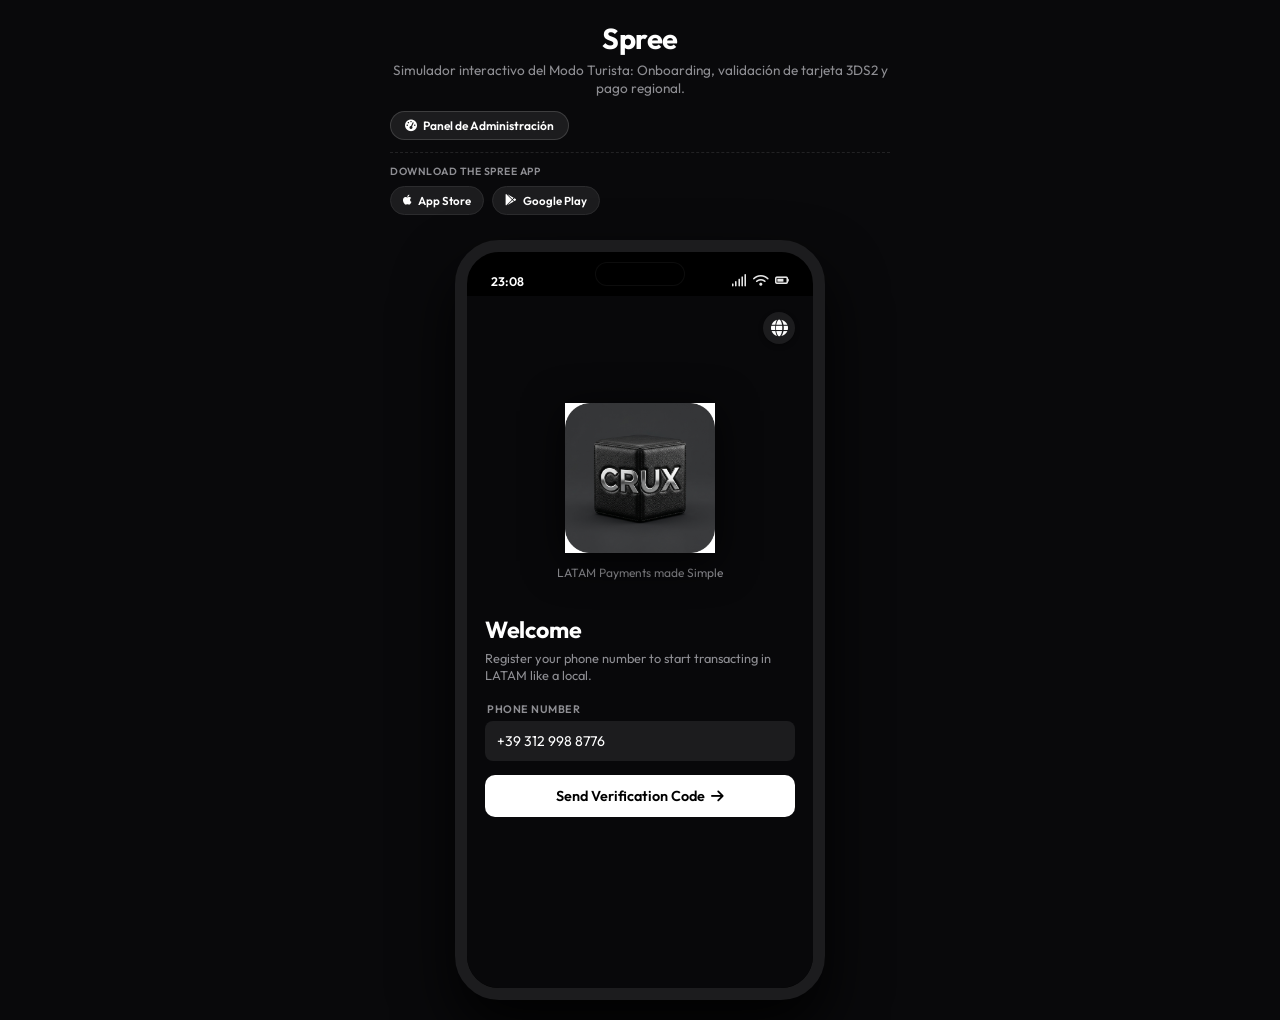
==== commit e094c8eb: "design: replace Spree logos with new Crux branding assets" ====
--- a/stableflow-tourist-ui/index.html
+++ b/stableflow-tourist-ui/index.html
@@ -62,7 +62,7 @@
           </div>
           
           <div class="logo-container">
-            <img src="spree_logo.png?v=2" alt="Spree Logo" class="logo-img">
+            <img src="crux_logo.png?v=3" alt="Crux Logo" class="logo-img">
             <div class="logo-tagline" data-i18n="logo_tagline">Tu compañero de viaje inteligente</div>
           </div>
 
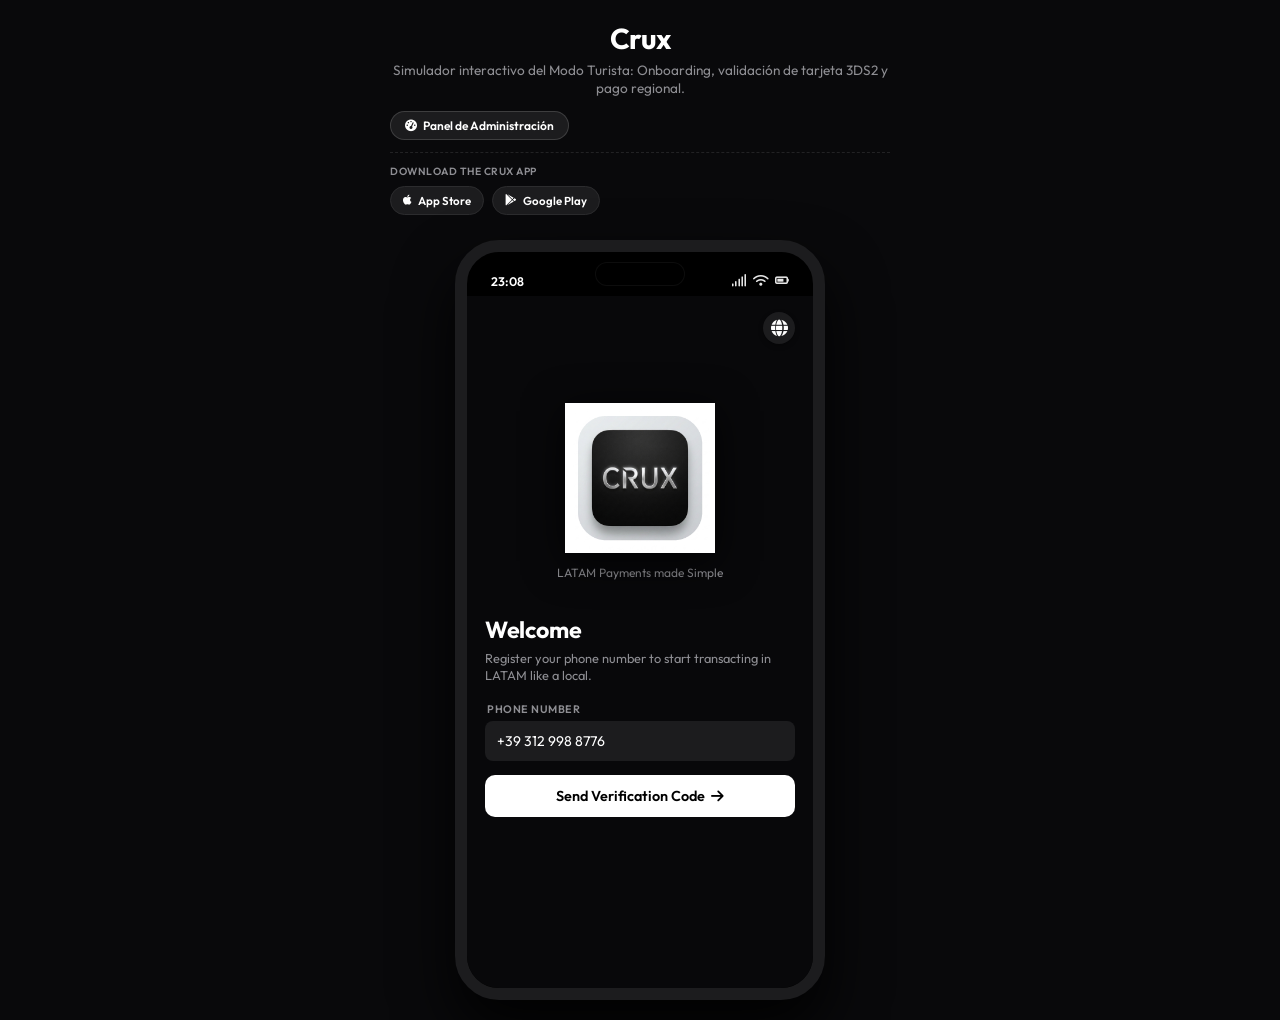
==== commit ca530c98: "brand: complete rebranding from Spree to Crux including original-style logo" ====
--- a/stableflow-tourist-ui/index.html
+++ b/stableflow-tourist-ui/index.html
@@ -1,9 +1,9 @@
-<!DOCTYPE html>
+﻿<!DOCTYPE html>
 <html lang="es">
 <head>
   <meta charset="UTF-8">
   <meta name="viewport" content="width=device-width, initial-scale=1.0">
-  <title>Spree: Prototipo Interactivo "Modo Turista"</title>
+  <title>Crux: Prototipo Interactivo "Modo Turista"</title>
   <link rel="stylesheet" href="styles.css?v=9">
   <!-- FontAwesome for Icons -->
   <link rel="stylesheet" href="https://cdnjs.cloudflare.com/ajax/libs/font-awesome/6.4.0/css/all.min.css">
@@ -13,7 +13,7 @@
   <div class="desktop-wrapper">
     
     <div class="desktop-header">
-      <h1>Spree</h1>
+      <h1>Crux</h1>
       <p>Simulador interactivo del Modo Turista: Onboarding, validación de tarjeta 3DS2 y pago regional.</p>
       
       <div style="margin-top: 14px; display: flex; flex-direction: column; gap: 12px; align-items: flex-start; width: 100%;">
@@ -22,7 +22,7 @@
         </a>
         
         <div style="border-top: 1px dashed rgba(255,255,255,0.1); padding-top: 12px; width: 100%;">
-          <div class="download-label" data-i18n="download_app_label" style="font-size: 0.65rem; color: var(--text-muted); text-transform: uppercase; letter-spacing: 0.5px; margin-bottom: 8px; text-align: left;">Descarga la App de Spree (Simulador)</div>
+          <div class="download-label" data-i18n="download_app_label" style="font-size: 0.65rem; color: var(--text-muted); text-transform: uppercase; letter-spacing: 0.5px; margin-bottom: 8px; text-align: left;">Descarga la App de Crux (Simulador)</div>
           <div style="display: flex; gap: 8px;">
             <button class="btn-download" data-platform="ios" aria-label="Download iOS" style="font-size: 0.72rem; padding: 6px 12px; border-radius: 20px;">
               <i class="fa-brands fa-apple"></i> App Store
@@ -104,7 +104,7 @@
               <i class="fa-solid fa-circle-check" style="font-size: 3rem; color: var(--success-color); display: block; text-align: center;"></i>
             </div>
             <h2 data-i18n="kyc_welcome_title" style="text-align: center; font-size: 1.25rem;">¡Registro Exitoso!</h2>
-            <p class="subtitle" data-i18n="kyc_welcome_desc" style="text-align: center; margin-bottom: 15px;">Hemos verificado tu número. Selecciona el nivel de acceso para tu billetera Spree.</p>
+            <p class="subtitle" data-i18n="kyc_welcome_desc" style="text-align: center; margin-bottom: 15px;">Hemos verificado tu número. Selecciona el nivel de acceso para tu billetera Crux.</p>
             
             <div class="kyc-options">
               <!-- Tier 1 option -->
@@ -244,7 +244,7 @@
               </div>
               <div style="display: flex; justify-content: space-between; padding: 4px 0;">
                 <span style="color: var(--text-muted);" data-i18n="bank_beneficiary">Beneficiario:</span>
-                <strong>Spree / Igor Rossi</strong>
+                <strong>Crux / Igor Rossi</strong>
               </div>
             </div>
 
@@ -264,7 +264,7 @@
               </div>
               <div style="display: flex; justify-content: space-between; padding: 4px 0;">
                 <span style="color: var(--text-muted);" data-i18n="bank_beneficiary">Beneficiario:</span>
-                <strong>Spree / Igor Rossi</strong>
+                <strong>Crux / Igor Rossi</strong>
               </div>
             </div>
             
@@ -636,7 +636,7 @@
               <!-- Globos de chat dinámicos -->
             </div>
             <div class="chat-input-bar">
-              <input type="text" class="chat-input-field" id="chat-message-input" data-i18n-placeholder="chat_placeholder" placeholder="Pregúntale al bot de Spree...">
+              <input type="text" class="chat-input-field" id="chat-message-input" data-i18n-placeholder="chat_placeholder" placeholder="Pregúntale al bot de Crux...">
               <button class="btn-chat-send" id="btn-chat-send" aria-label="Send Message">
                 <i class="fa-solid fa-paper-plane"></i>
               </button>
@@ -763,7 +763,7 @@
             3D Secure SecurePay
           </div>
           <div class="bank-body">
-            <p><span data-i18n="bank_modal_confirm">Confirma el pago para recargar presupuesto en</span> <strong>Spree</strong>.</p>
+            <p><span data-i18n="bank_modal_confirm">Confirma el pago para recargar presupuesto en</span> <strong>Crux</strong>.</p>
             <div class="bank-amount" id="bank-modal-amount">$200.00 USD</div>
             <div style="font-size: 0.65rem; color: var(--text-muted); margin-bottom: 8px;">Titular: Sanpaolo Debit Visa</div>
           </div>
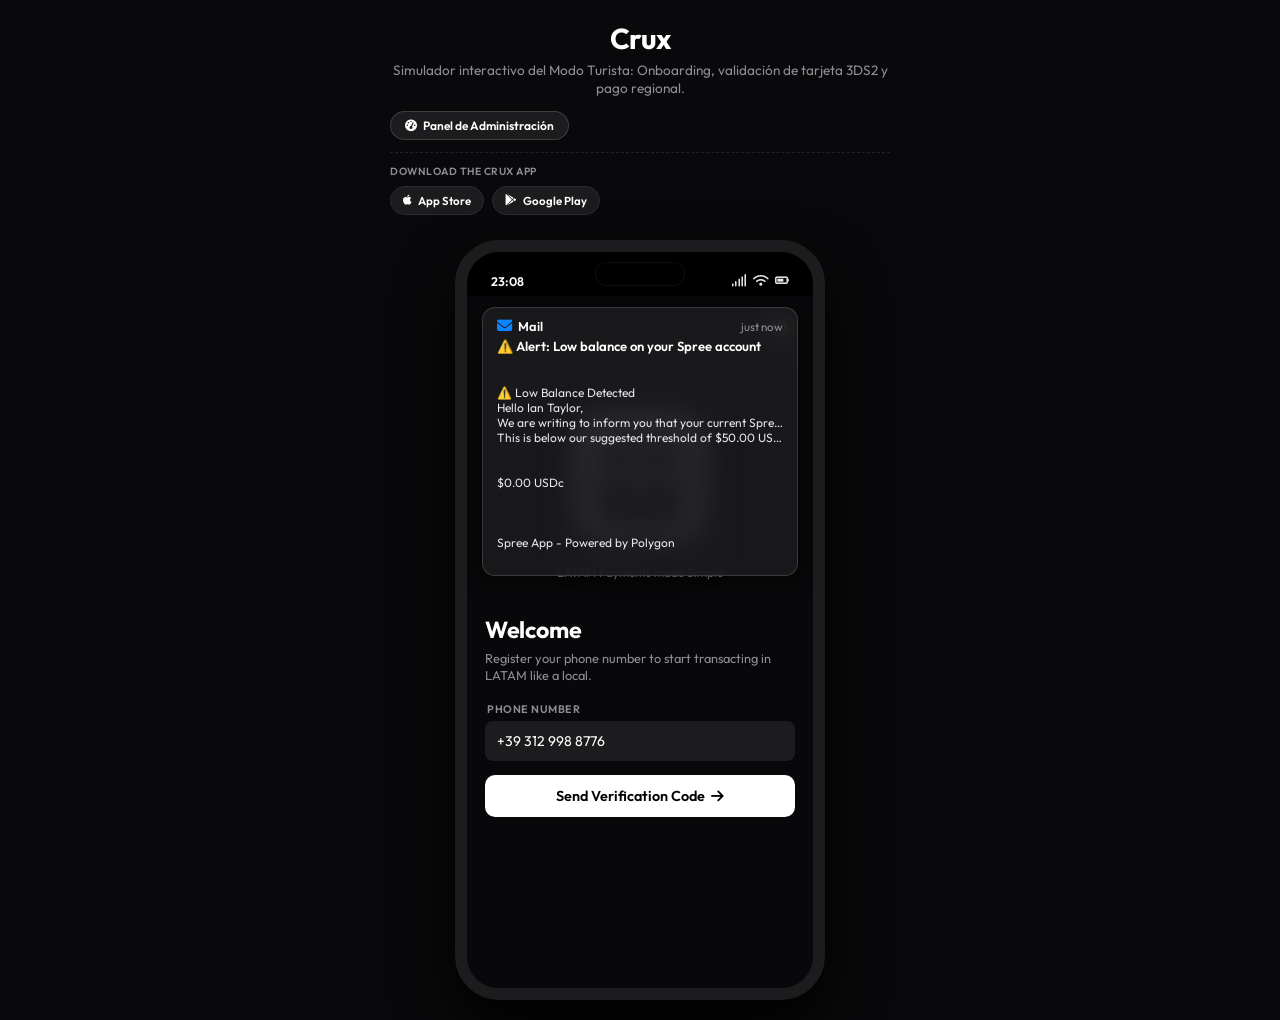
==== commit 1209dd8d: "Implement KYC updates, DNI scans, vouchers history, iOS Mail push notifications, and catalog reorder" ====
--- a/stableflow-tourist-ui/index.html
+++ b/stableflow-tourist-ui/index.html
@@ -1,4 +1,4 @@
-﻿<!DOCTYPE html>
+<!DOCTYPE html>
 <html lang="es">
 <head>
   <meta charset="UTF-8">
@@ -50,6 +50,19 @@
         </div>
       </div>
 
+      <!-- Mail Notification Toast -->
+      <div id="mail-notification-toast" class="mail-toast" style="display: none;">
+        <div class="mail-toast-header">
+          <div style="display: flex; align-items: center; gap: 6px;">
+            <i class="fa-solid fa-envelope" style="color: #0A84FF; font-size: 0.95rem;"></i>
+            <span style="color: #FFF; font-weight: 600; font-size: 0.8rem;">Mail</span>
+          </div>
+          <span style="color: var(--ios-gray-text); font-size: 0.72rem;" data-i18n="notification_just_now">ahora</span>
+        </div>
+        <div id="mail-toast-subject" style="color: #FFF; font-weight: 600; font-size: 0.82rem; margin-top: 2px;">Asunto del Correo</div>
+        <div id="mail-toast-body" style="color: #E5E5EA; font-size: 0.75rem; margin-top: 1px; white-space: nowrap; overflow: hidden; text-overflow: ellipsis;">Contenido breve del email...</div>
+      </div>
+
       <!-- App Container -->
       <div class="app-container">
         
@@ -142,16 +155,38 @@
 
           <!-- PANTALLA 1-C: PASSPORT CAMERA SCAN & NFC READER SIMULATION -->
           <div id="onboarding-step-4" style="display: none; text-align: center;">
-            <h2 data-i18n="passport_scan_title">Verificación de Pasaporte</h2>
-            <p class="subtitle" data-i18n="passport_scan_subtitle">Escanea la zona de datos de tu pasaporte e inicia la lectura NFC.</p>
-            
+            <h2 data-i18n="kyc_scan_title">Verificación de Identidad</h2>
+            <p class="subtitle" data-i18n="kyc_scan_subtitle">Escanea tu documento para verificar tu cuenta.</p>
+            
+            <!-- Selector de Tipo de Documento -->
+            <div class="doc-type-selector" style="display: flex; gap: 8px; margin: 15px 0; justify-content: center; background: var(--bg-system-gray); padding: 4px; border-radius: 8px;">
+              <button type="button" class="tab-btn active" id="btn-doc-passport" data-doc-type="passport" style="flex: 1; padding: 8px; border-radius: 6px; border: none; background: rgba(255,255,255,0.15); color: #FFF; font-weight: 600; font-size: 0.85rem; cursor: pointer; display: flex; align-items: center; justify-content: center; gap: 6px; transition: background 0.2s;">
+                <i class="fa-solid fa-passport"></i> <span data-i18n="kyc_doc_passport">Pasaporte</span>
+              </button>
+              <button type="button" class="tab-btn" id="btn-doc-dni" data-doc-type="dni" style="flex: 1; padding: 8px; border-radius: 6px; border: none; background: transparent; color: var(--ios-gray-text); font-weight: 500; font-size: 0.85rem; cursor: pointer; display: flex; align-items: center; justify-content: center; gap: 6px; transition: background 0.2s;">
+                <i class="fa-solid fa-id-card"></i> <span data-i18n="kyc_doc_dni">DNI</span>
+              </button>
+            </div>
+
+            <!-- Confirmación de Datos -->
+            <div id="kyc-inputs-container" style="margin-bottom: 15px; display: flex; flex-direction: column; gap: 10px;">
+              <div class="input-group" style="text-align: left; margin-bottom: 0;">
+                <span class="input-label" data-i18n="profile_dob_label" style="display: block; margin-bottom: 6px; font-size: 0.75rem; text-transform: uppercase;">Fecha de Nacimiento</span>
+                <input type="date" class="input-field" id="kyc-dob" required style="width: 100%; padding: 10px; border-radius: 8px; border: 1px solid var(--divider-color); background: var(--bg-system-gray); color: #FFF;">
+              </div>
+              <div class="input-group" style="text-align: left; margin-bottom: 0;">
+                <span class="input-label" data-i18n="profile_email_label" style="display: block; margin-bottom: 6px; font-size: 0.75rem; text-transform: uppercase;">Correo Electrónico</span>
+                <input type="email" class="input-field" id="kyc-email" placeholder="mail@example.com" required style="width: 100%; padding: 10px; border-radius: 8px; border: 1px solid var(--divider-color); background: var(--bg-system-gray); color: #FFF;">
+              </div>
+            </div>
+
             <div class="passport-scan-container" style="position: relative; height: 180px; background: #1C1C1E; border-radius: 12px; margin: 20px 0; overflow: hidden; display: flex; align-items: center; justify-content: center; border: 2px solid #2C2C2E;">
               <div class="scan-laser" style="position: absolute; left: 0; right: 0; height: 4px; background: rgba(48, 209, 88, 0.7); box-shadow: 0 0 10px rgba(48, 209, 88, 0.8); animation: scanAnimation 3s infinite linear; display: none;" id="scan-laser-line"></div>
               
               <!-- Scanning Camera View Mock -->
               <div id="passport-scan-cam" style="display: flex; flex-direction: column; align-items: center; justify-content: center; gap: 10px;">
-                <i class="fa-solid fa-passport" style="font-size: 3rem; color: var(--ios-gray-light);"></i>
-                <div style="font-size: 0.85rem; color: var(--ios-gray-text);" data-i18n="passport_scan_placeholder">Apunta la cámara al pasaporte...</div>
+                <i id="kyc-scan-icon" class="fa-solid fa-passport" style="font-size: 3rem; color: var(--ios-gray-light);"></i>
+                <div id="kyc-scan-text" style="font-size: 0.85rem; color: var(--ios-gray-text);" data-i18n="passport_scan_placeholder">Apunta la cámara al pasaporte...</div>
               </div>
 
               <!-- NFC Reading View Mock -->
@@ -163,7 +198,7 @@
               <!-- Success Check -->
               <div id="passport-scan-success" style="display: none; flex-direction: column; align-items: center; justify-content: center; gap: 10px;">
                 <i class="fa-solid fa-circle-check" style="font-size: 3.5rem; color: var(--success-color);"></i>
-                <div style="font-size: 0.85rem; color: var(--ios-white); font-weight: 500;" data-i18n="passport_scan_success_label">¡Pasaporte validado por eIDV!</div>
+                <div id="kyc-success-text" style="font-size: 0.85rem; color: var(--ios-white); font-weight: 500;" data-i18n="passport_scan_success_label">¡Pasaporte validado por eIDV!</div>
               </div>
             </div>
 
@@ -423,14 +458,19 @@
                 <input type="text" class="input-field" id="profile-passport" placeholder="AA1234567">
               </div>
 
+              <div class="input-group">
+                <span class="input-label" data-i18n="profile_email_label">Correo Electrónico</span>
+                <input type="email" class="input-field" id="profile-email" placeholder="mail@example.com">
+              </div>
+
               <div style="display:grid; grid-template-columns: 1fr 1fr; gap:10px;">
                 <div class="input-group">
                   <span class="input-label" data-i18n="profile_phone_label">Teléfono</span>
                   <input type="text" class="input-field" id="profile-phone" placeholder="+1 555-0199">
                 </div>
                 <div class="input-group">
-                  <span class="input-label" data-i18n="profile_age_label">Edad</span>
-                  <input type="number" class="input-field" id="profile-age" placeholder="30" min="1" max="120">
+                  <span class="input-label" data-i18n="profile_dob_label">Fecha de Nacimiento</span>
+                  <input type="date" class="input-field" id="profile-dob">
                 </div>
               </div>
               
@@ -476,8 +516,8 @@
                     <input type="text" class="input-field" id="companion-passport" placeholder="AB9876543">
                   </div>
                   <div class="input-group">
-                    <span class="input-label" data-i18n="profile_age_label">Edad</span>
-                    <input type="number" class="input-field" id="companion-age" placeholder="28" min="1" max="120">
+                    <span class="input-label" data-i18n="profile_dob_label">Fecha de Nacimiento</span>
+                    <input type="date" class="input-field" id="companion-dob">
                   </div>
                 </div>
 
@@ -487,6 +527,17 @@
                 </div>
               </div>
 
+            </div>
+
+            <!-- SECCION MIS VOUCHERS / SERVICIOS -->
+            <div class="premium-card" style="margin-top: 15px;">
+              <h3 style="font-size: 0.9rem; font-weight: 700; margin-bottom: 6px; text-transform: uppercase; letter-spacing: 0.5px;" data-i18n="profile_vouchers_title">Mis Vouchers / Servicios</h3>
+              <p class="subtitle" style="font-size: 0.7rem; margin-bottom: 12px;" data-i18n="profile_vouchers_desc">Accede a las credenciales, códigos de activación y boletos de tus servicios adquiridos.</p>
+              
+              <!-- LISTA DE VOUCHERS -->
+              <div id="vouchers-list" style="display: flex; flex-direction: column; gap: 8px;">
+                <!-- Se llena dinámicamente -->
+              </div>
             </div>
           </div>
         </div>
@@ -902,6 +953,59 @@
           <button class="bank-btn-confirm" id="btn-car-rental-buy" style="background: var(--ios-green); margin-top:0; font-size:0.85rem; padding: 12px; border-radius:12px; width: 100%; border:none; color:#fff; font-weight:600; cursor:pointer;" data-i18n="market_car_btn_buy">Reservar Auto</button>
         </div>
       </div>
+      <!-- MODAL DE DETALLE DE VOUCHER (Estilo Ticket de Wallet con QR) -->
+      <div class="modal-overlay" id="voucher-detail-modal-overlay">
+        <div class="bank-modal" style="padding: 0; background: var(--bg-system-gray); overflow: hidden; border-radius: 16px; width: 88%; max-width: 320px;">
+          <!-- Encabezado del Ticket -->
+          <div style="background: linear-gradient(135deg, #2C2C2E 0%, #1C1C1E 100%); padding: 16px; border-bottom: 1px dashed rgba(255,255,255,0.15); text-align: center; position: relative;">
+            <div style="font-size: 0.65rem; color: var(--ios-gray-text); text-transform: uppercase; letter-spacing: 1px;" data-i18n="voucher_ticket_title">Voucher Oficial</div>
+            <div id="voucher-detail-title" style="font-size: 1.1rem; font-weight: 700; color: #FFF; margin-top: 4px;">eSIM Regional</div>
+            <div id="voucher-detail-id" style="font-family: monospace; font-size: 0.75rem; color: var(--success-color); margin-top: 2px;">SPREE-VO-12345</div>
+            <!-- Círculos para simular corte de ticket en los laterales -->
+            <div style="position: absolute; left: -8px; bottom: -8px; width: 16px; height: 16px; background: #000; border-radius: 50%;"></div>
+            <div style="position: absolute; right: -8px; bottom: -8px; width: 16px; height: 16px; background: #000; border-radius: 50%;"></div>
+          </div>
+          
+          <!-- Cuerpo del Ticket -->
+          <div style="padding: 20px 16px; text-align: center;">
+            <div style="margin: 0 auto 15px auto; width: 140px; height: 140px; background: #FFF; padding: 10px; border-radius: 12px; display: flex; align-items: center; justify-content: center; box-shadow: 0 4px 10px rgba(0,0,0,0.3);">
+              <!-- QR Code Placeholder -->
+              <div id="voucher-detail-qr" style="width: 100%; height: 100%; display: flex; flex-direction: column; align-items: center; justify-content: center; border: 1px solid #E5E5EA; border-radius: 6px; position: relative; background: #FFF;">
+                <!-- QR Mock: a grid of tiny black boxes -->
+                <div style="display: grid; grid-template-columns: repeat(4, 1fr); gap: 4px; width: 80px; height: 80px;">
+                  <div style="background:#000;"></div><div style="background:#000;"></div><div style="background:#FFF;"></div><div style="background:#000;"></div>
+                  <div style="background:#FFF;"></div><div style="background:#000;"></div><div style="background:#000;"></div><div style="background:#FFF;"></div>
+                  <div style="background:#000;"></div><div style="background:#FFF;"></div><div style="background:#000;"></div><div style="background:#000;"></div>
+                  <div style="background:#000;"></div><div style="background:#000;"></div><div style="background:#FFF;"></div><div style="background:#000;"></div>
+                </div>
+                <div style="font-size: 0.55rem; color: #8E8E93; font-family: monospace; margin-top: 6px;">SCAN ME</div>
+              </div>
+            </div>
+            
+            <!-- Detalles en dos columnas -->
+            <div style="display: grid; grid-template-columns: 1fr 1fr; gap: 12px; text-align: left; font-size: 0.72rem; border-top: 0.5px solid rgba(255,255,255,0.08); padding-top: 12px; margin-bottom: 15px;">
+              <div>
+                <span style="color: var(--ios-gray-text); display: block; text-transform: uppercase;" data-i18n="voucher_passenger_label">Pasajero</span>
+                <span id="voucher-detail-passenger" style="color: #FFF; font-weight: 600;">Ian Taylor</span>
+              </div>
+              <div>
+                <span style="color: var(--ios-gray-text); display: block; text-transform: uppercase;" data-i18n="voucher_date_label">Fecha Compra</span>
+                <span id="voucher-detail-date" style="color: #FFF; font-weight: 600;">15 Jun 2026</span>
+              </div>
+              <div>
+                <span style="color: var(--ios-gray-text); display: block; text-transform: uppercase;" data-i18n="voucher_status_label">Estado</span>
+                <span id="voucher-detail-status" style="color: var(--success-color); font-weight: 600;">Activo / Activable</span>
+              </div>
+              <div>
+                <span style="color: var(--ios-gray-text); display: block; text-transform: uppercase;" data-i18n="voucher_extra_label">Info Adicional</span>
+                <span id="voucher-detail-extra" style="color: #FFF; font-weight: 600;">Connectivity eSIM</span>
+              </div>
+            </div>
+            
+            <button class="bank-btn-cancel" id="btn-close-voucher-modal" style="width: 100%; padding: 12px; font-weight: 600; border-radius: 10px; border: none; background: rgba(255,255,255,0.08); color: #FFF; cursor: pointer;" data-i18n="btn_close">Cerrar</button>
+          </div>
+        </div>
+      </div>
 
       <!-- MODAL DE SELECCIÓN DE IDIOMA (Estilo iOS Action Sheet) -->
       <div class="modal-overlay" id="language-modal-overlay">
--- a/stableflow-tourist-ui/styles.css
+++ b/stableflow-tourist-ui/styles.css
@@ -169,16 +169,14 @@
   -webkit-overflow-scrolling: touch; /* Suaviza el scroll en iOS y dispositivos móviles */
 }
 
-/* Scrollbar estilo iOS premium muy sutil */
 .screen::-webkit-scrollbar {
-  width: 4px;
-}
-.screen::-webkit-scrollbar-track {
-  background: transparent;
-}
-.screen::-webkit-scrollbar-thumb {
-  background: rgba(255, 255, 255, 0.15);
-  border-radius: 10px;
+  display: none;
+  width: 0;
+  height: 0;
+}
+.screen {
+  scrollbar-width: none;
+  -ms-overflow-style: none;
 }
 
 .screen.active {
@@ -464,12 +462,14 @@
   width: 28px;
   height: 28px;
   border-radius: 50%;
-  background: var(--bg-system-gray);
+  background: #FFF;
+  color: #000;
   display: flex;
   align-items: center;
   justify-content: center;
   font-weight: 600;
   font-size: 0.75rem;
+  border: 1px solid rgba(0,0,0,0.15);
 }
 
 .location-badge {
@@ -1711,5 +1711,56 @@
   50% { opacity: 1; transform: scale(1.08); }
 }
 
-
-
+/* iOS Push Mail Notification Toast */
+.mail-toast {
+  position: absolute;
+  top: 55px;
+  left: 15px;
+  right: 15px;
+  background: rgba(28, 28, 30, 0.88);
+  backdrop-filter: blur(14px);
+  -webkit-backdrop-filter: blur(14px);
+  border: 0.5px solid rgba(255, 255, 255, 0.15);
+  border-radius: 13px;
+  padding: 10px 14px;
+  box-shadow: 0 4px 18px rgba(0, 0, 0, 0.6);
+  z-index: 9999;
+  pointer-events: none;
+  animation: slideDownToast 0.4s cubic-bezier(0.16, 1, 0.3, 1) forwards;
+}
+
+.mail-toast.toast-exit {
+  animation: slideUpToast 0.4s cubic-bezier(0.16, 1, 0.3, 1) forwards;
+}
+
+.mail-toast-header {
+  display: flex;
+  justify-content: space-between;
+  align-items: center;
+  margin-bottom: 4px;
+}
+
+@keyframes slideDownToast {
+  from {
+    transform: translateY(-90px);
+    opacity: 0;
+  }
+  to {
+    transform: translateY(0);
+    opacity: 1;
+  }
+}
+
+@keyframes slideUpToast {
+  from {
+    transform: translateY(0);
+    opacity: 1;
+  }
+  to {
+    transform: translateY(-95px);
+    opacity: 0;
+  }
+}
+
+
+
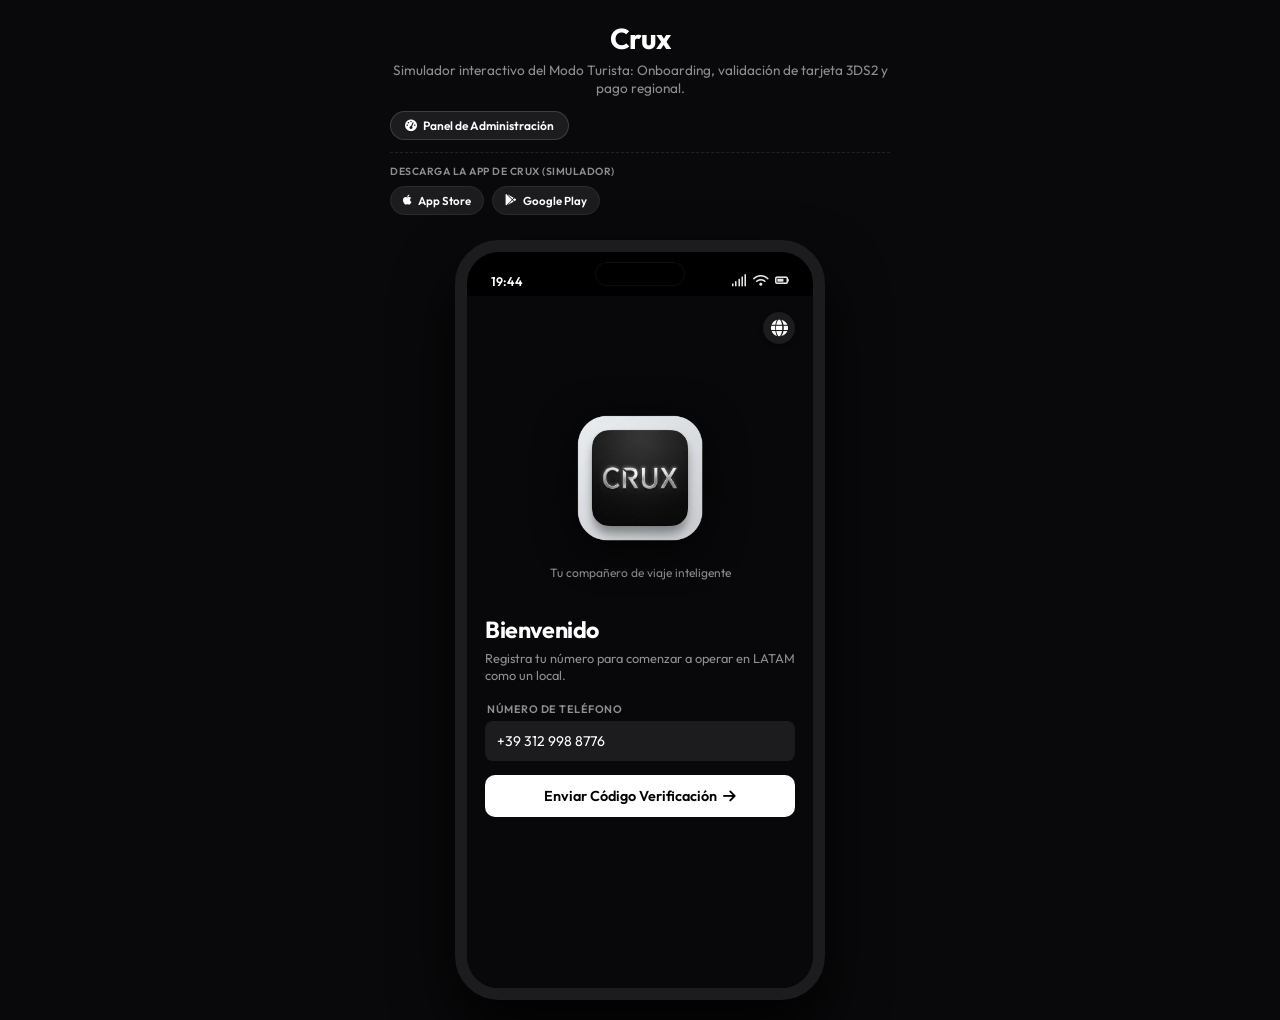
==== commit 0af0b448: "Fix preload fee display, hide scrollbars globally, link support to profile, add transaction list in " ====
--- a/stableflow-tourist-ui/index.html
+++ b/stableflow-tourist-ui/index.html
@@ -539,6 +539,17 @@
                 <!-- Se llena dinámicamente -->
               </div>
             </div>
+
+            <!-- SECCION HISTORIAL DE MOVIMIENTOS -->
+            <div class="premium-card" style="margin-top: 15px;">
+              <h3 style="font-size: 0.9rem; font-weight: 700; margin-bottom: 6px; text-transform: uppercase; letter-spacing: 0.5px;" data-i18n="profile_transactions_title">Historial de Movimientos</h3>
+              <p class="subtitle" style="font-size: 0.7rem; margin-bottom: 12px;" data-i18n="profile_transactions_desc">Consulta y accede al detalle de tus cargas, compras y retiros.</p>
+              
+              <!-- LISTA DE MOVIMIENTOS -->
+              <div id="profile-tx-list" class="tx-group" style="display: flex; flex-direction: column; gap: 8px;">
+                <!-- Se llena dinámicamente -->
+              </div>
+            </div>
           </div>
         </div>
 
@@ -672,7 +683,12 @@
 
         <!-- PANTALLA 5B: SOPORTE Y REPORTES -->
         <div class="screen" id="screen-support">
-          <h2 data-i18n="support_title">Centro de Soporte</h2>
+          <div class="dashboard-header" style="display: flex; justify-content: space-between; align-items: center; margin-bottom: 12px; width: 100%;">
+            <h2 data-i18n="support_title" style="margin: 0;">Centro de Soporte</h2>
+            <button class="btn-secondary" id="btn-support-profile" style="font-size: 0.75rem; padding: 5px 10px; display: flex; align-items: center; gap: 5px; width: auto; margin: 0; background: var(--bg-card); border-radius: 20px; border: 1px solid var(--card-border); cursor: pointer;">
+              <i class="fa-solid fa-user-gear"></i> <span data-i18n="btn_support_profile">Cuenta</span>
+            </button>
+          </div>
           <p class="subtitle" data-i18n="support_desc" style="margin-bottom: 12px;">¿Tienes algún problema con un pago o recarga? Envíanos un reporte e investigaremos de inmediato.</p>
 
           <!-- iOS Style Segmented Control -->
@@ -1007,6 +1023,35 @@
         </div>
       </div>
 
+      <!-- MODAL DE DETALLE DE TRANSACCIÓN (Estilo Recibo) -->
+      <div class="modal-overlay" id="tx-detail-modal-overlay">
+        <div class="bank-modal" style="padding: 0; background: var(--bg-system-gray); overflow: hidden; border-radius: 16px; width: 88%; max-width: 320px;">
+          <!-- Encabezado del Recibo -->
+          <div style="background: linear-gradient(135deg, #2C2C2E 0%, #1C1C1E 100%); padding: 16px; border-bottom: 1px dashed rgba(255,255,255,0.15); text-align: center; position: relative;">
+            <div style="font-size: 0.65rem; color: var(--ios-gray-text); text-transform: uppercase; letter-spacing: 1px;" data-i18n="tx_detail_receipt_title">Comprobante de Transacción</div>
+            <div id="tx-detail-merchant" style="font-size: 1.1rem; font-weight: 700; color: #FFF; margin-top: 4px;">Pre-carga Tarjeta</div>
+            <div id="tx-detail-id" style="font-family: monospace; font-size: 0.72rem; color: var(--ios-gray-text); margin-top: 2px;">TX-123456789</div>
+            <!-- Círculos para simular corte de ticket en los laterales -->
+            <div style="position: absolute; left: -8px; bottom: -8px; width: 16px; height: 16px; background: #000; border-radius: 50%;"></div>
+            <div style="position: absolute; right: -8px; bottom: -8px; width: 16px; height: 16px; background: #000; border-radius: 50%;"></div>
+          </div>
+          
+          <!-- Cuerpo del Recibo -->
+          <div style="padding: 20px 16px;">
+            <div style="font-size: 1.8rem; font-weight: 700; color: #FFF; text-align: center; margin-bottom: 18px;" id="tx-detail-amount-display">
+              +$200.00 <span style="font-size: 0.95rem; color: var(--ios-gray-text);">USDc</span>
+            </div>
+            
+            <!-- Detalles de la Transacción -->
+            <div style="display: flex; flex-direction: column; gap: 10px; font-size: 0.72rem; border-top: 0.5px solid rgba(255,255,255,0.08); padding-top: 12px; margin-bottom: 18px;" id="tx-detail-rows">
+              <!-- Se llena dinámicamente -->
+            </div>
+            
+            <button class="bank-btn-cancel" id="btn-close-tx-modal" style="width: 100%; padding: 12px; font-weight: 600; border-radius: 10px; border: none; background: rgba(255,255,255,0.08); color: #FFF; cursor: pointer;" data-i18n="btn_close">Cerrar</button>
+          </div>
+        </div>
+      </div>
+
       <!-- MODAL DE SELECCIÓN DE IDIOMA (Estilo iOS Action Sheet) -->
       <div class="modal-overlay" id="language-modal-overlay">
         <div class="lang-picker-sheet">
--- a/stableflow-tourist-ui/styles.css
+++ b/stableflow-tourist-ui/styles.css
@@ -169,14 +169,14 @@
   -webkit-overflow-scrolling: touch; /* Suaviza el scroll en iOS y dispositivos móviles */
 }
 
-.screen::-webkit-scrollbar {
-  display: none;
-  width: 0;
-  height: 0;
-}
-.screen {
-  scrollbar-width: none;
-  -ms-overflow-style: none;
+*::-webkit-scrollbar {
+  display: none !important;
+  width: 0 !important;
+  height: 0 !important;
+}
+* {
+  scrollbar-width: none !important;
+  -ms-overflow-style: none !important;
 }
 
 .screen.active {
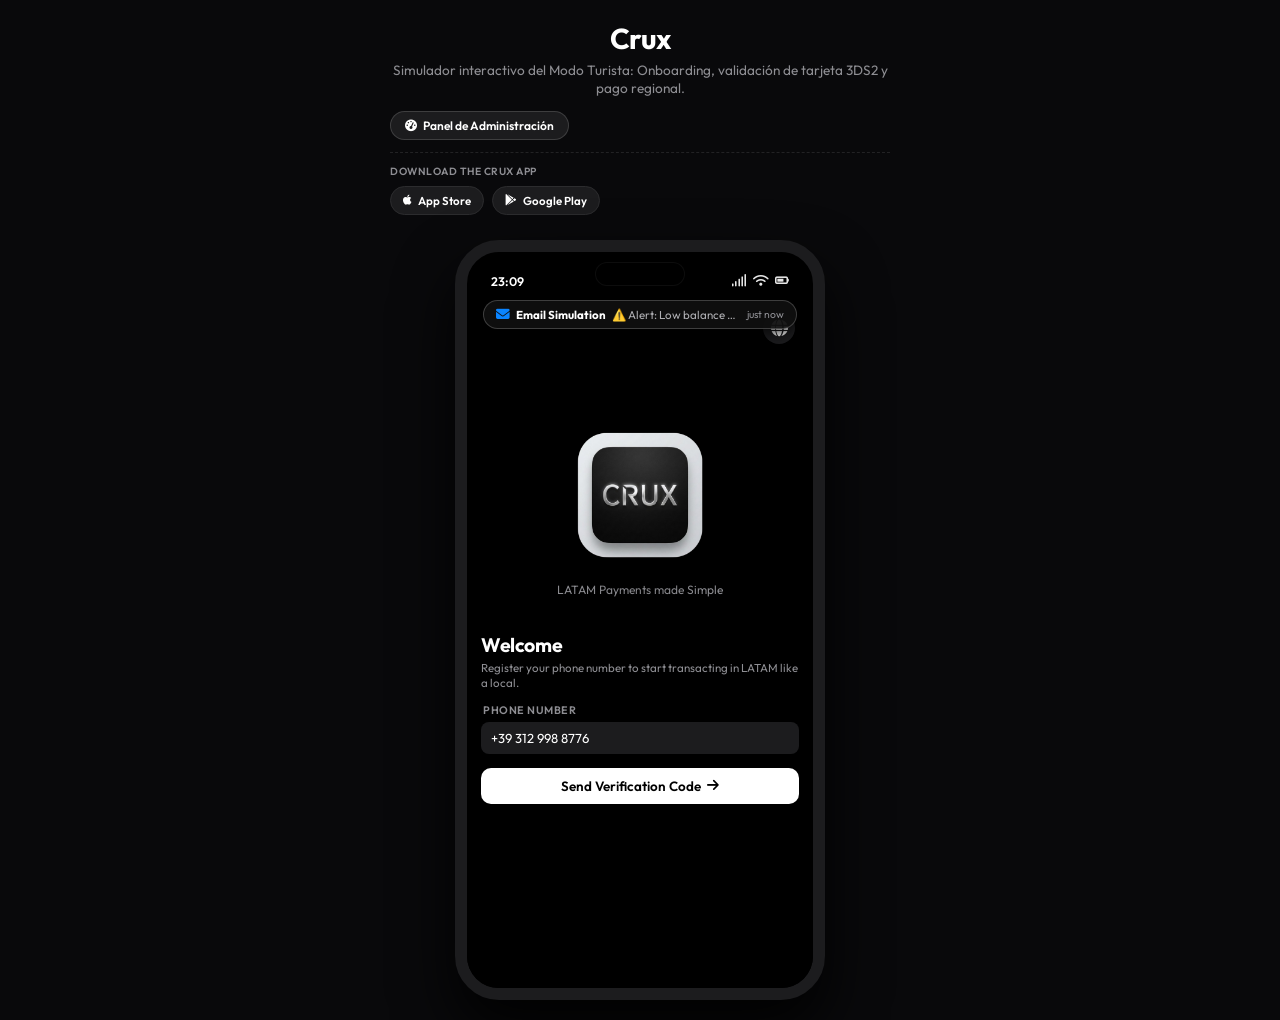
==== commit 30e24156: "Redesign UI to ultra-minimalist dark mode, speed up transitions, resize elements, and integrate real" ====
--- a/stableflow-tourist-ui/index.html
+++ b/stableflow-tourist-ui/index.html
@@ -9,6 +9,12 @@
   <link rel="stylesheet" href="https://cdnjs.cloudflare.com/ajax/libs/font-awesome/6.4.0/css/all.min.css">
 </head>
 <body>
+
+  <!-- Toast de Notificación de Cashback -->
+  <div id="cashback-toast" style="display: none; position: fixed; top: -100px; left: 50%; transform: translateX(-50%); z-index: 9999; background: linear-gradient(135deg, #34c759 0%, #28cd41 100%); color: #FFF; padding: 12px 20px; border-radius: 20px; box-shadow: 0 8px 20px rgba(52, 199, 89, 0.4); display: flex; align-items: center; gap: 10px; font-size: 0.8rem; font-weight: bold; width: 90%; max-width: 340px; transition: top 0.5s ease-in-out; border: 1.5px solid rgba(255,255,255,0.25);">
+    <i class="fa-solid fa-gift" style="font-size: 1.1rem; color: #FFF; animation: pulse 1s infinite alternate;"></i>
+    <span id="cashback-toast-text">¡Reembolso Recibido! +$0.00 USDc</span>
+  </div>
 
   <div class="desktop-wrapper">
     
@@ -52,15 +58,14 @@
 
       <!-- Mail Notification Toast -->
       <div id="mail-notification-toast" class="mail-toast" style="display: none;">
-        <div class="mail-toast-header">
-          <div style="display: flex; align-items: center; gap: 6px;">
-            <i class="fa-solid fa-envelope" style="color: #0A84FF; font-size: 0.95rem;"></i>
-            <span style="color: #FFF; font-weight: 600; font-size: 0.8rem;">Mail</span>
-          </div>
-          <span style="color: var(--ios-gray-text); font-size: 0.72rem;" data-i18n="notification_just_now">ahora</span>
-        </div>
-        <div id="mail-toast-subject" style="color: #FFF; font-weight: 600; font-size: 0.82rem; margin-top: 2px;">Asunto del Correo</div>
-        <div id="mail-toast-body" style="color: #E5E5EA; font-size: 0.75rem; margin-top: 1px; white-space: nowrap; overflow: hidden; text-overflow: ellipsis;">Contenido breve del email...</div>
+        <div style="display: flex; align-items: center; justify-content: space-between; gap: 8px; font-size: 0.72rem; width: 100%;">
+          <div style="display: flex; align-items: center; gap: 6px; overflow: hidden; white-space: nowrap; text-overflow: ellipsis; flex: 1;">
+            <i class="fa-solid fa-envelope" style="color: #0A84FF; font-size: 0.85rem; flex-shrink: 0;"></i>
+            <span style="color: #FFF; font-weight: 700; flex-shrink: 0;" id="mail-toast-subject">Mail</span>
+            <span style="color: var(--ios-gray-light); font-weight: 400; overflow: hidden; text-overflow: ellipsis;" id="mail-toast-body">Contenido...</span>
+          </div>
+          <span style="color: var(--ios-gray-text); font-size: 0.65rem; flex-shrink: 0;" data-i18n="notification_just_now">ahora</span>
+        </div>
       </div>
 
       <!-- App Container -->
@@ -267,19 +272,19 @@
             <div id="bank-details-us" style="display: block; font-size: 0.72rem; line-height: 1.5; color: var(--text-main);">
               <div style="display: flex; justify-content: space-between; border-bottom: 0.5px solid rgba(255,255,255,0.05); padding: 4px 0;">
                 <span style="color: var(--text-muted);" data-i18n="bank_routing">Ruta (Routing):</span>
-                <strong style="font-family: monospace;">021000021</strong>
+                <strong id="va-routing" style="font-family: monospace;">021000021</strong>
               </div>
               <div style="display: flex; justify-content: space-between; border-bottom: 0.5px solid rgba(255,255,255,0.05); padding: 4px 0;">
                 <span style="color: var(--text-muted);" data-i18n="bank_account">Nº Cuenta:</span>
-                <strong style="font-family: monospace;">123456789012</strong>
+                <strong id="va-account" style="font-family: monospace;">123456789012</strong>
               </div>
               <div style="display: flex; justify-content: space-between; border-bottom: 0.5px solid rgba(255,255,255,0.05); padding: 4px 0;">
                 <span style="color: var(--text-muted);" data-i18n="bank_name">Banco:</span>
-                <strong>Evolve Bank & Trust</strong>
+                <strong id="va-bank-name">Evolve Bank & Trust</strong>
               </div>
               <div style="display: flex; justify-content: space-between; padding: 4px 0;">
                 <span style="color: var(--text-muted);" data-i18n="bank_beneficiary">Beneficiario:</span>
-                <strong>Crux / Igor Rossi</strong>
+                <strong id="va-beneficiary">Crux / Igor Rossi</strong>
               </div>
             </div>
 
@@ -744,6 +749,17 @@
         <div class="screen" id="screen-marketplace">
           <h2 data-i18n="market_title">Mejora tu Viaje</h2>
           <p class="subtitle" data-i18n="market_desc">Servicios turísticos esenciales para adquirir directamente con tu saldo de USDc.</p>
+
+          <!-- Banner de Cashback Destacado -->
+          <div class="cashback-banner" style="background: linear-gradient(135deg, rgba(52, 199, 89, 0.15) 0%, rgba(52, 199, 89, 0.03) 100%); border: 1.5px dashed #34c759; padding: 12px 16px; border-radius: 14px; margin-bottom: 16px; display: flex; align-items: center; gap: 12px;">
+            <div style="background: rgba(52, 199, 89, 0.2); width: 38px; height: 38px; border-radius: 50%; display: flex; align-items: center; justify-content: center; color: #34c759; font-size: 1.1rem; flex-shrink: 0; box-shadow: 0 0 10px rgba(52, 199, 89, 0.25);">
+              <i class="fa-solid fa-gift"></i>
+            </div>
+            <div style="text-align: left;">
+              <div style="font-size: 0.8rem; font-weight: 700; color: #34c759; margin-bottom: 2px;" data-i18n="market_cashback_title">5% de Cashback Automático</div>
+              <div style="font-size: 0.68rem; color: var(--ios-white); opacity: 0.9; line-height: 1.35;" data-i18n="market_cashback_desc">Recibe un 5% de reembolso en tu billetera 1 minuto después de comprar cualquier servicio.</div>
+            </div>
+          </div>
 
           <div class="marketplace-categories">
             <button class="category-tab active" data-category="all" data-i18n="market_cat_all">Todos</button>
--- a/stableflow-tourist-ui/styles.css
+++ b/stableflow-tourist-ui/styles.css
@@ -73,7 +73,7 @@
 .phone-mockup {
   width: 370px;
   height: 760px;
-  background: var(--bg-device) url('https://static.vecteezy.com/system/resources/previews/005/881/610/non_2x/black-leather-texture-and-background-free-photo.jpg') no-repeat center center / cover;
+  background: #000000;
   border: 12px solid #1C1C1E;
   border-radius: 44px;
   position: relative;
@@ -157,14 +157,13 @@
   left: 0;
   width: 100%;
   height: 100%;
-  padding: 16px 18px 80px 18px; 
+  padding: 12px 14px 72px 14px; 
   display: flex;
   flex-direction: column;
   opacity: 0;
   pointer-events: none;
-  transform: scale(0.97);
-  transition: all 0.3s cubic-bezier(0.16, 1, 0.3, 1);
-  background: rgba(10, 10, 12, 0.85); /* Capa oscura translúcida para hacer la textura sutil */
+  transition: opacity 0.12s ease-out;
+  background: #000000;
   overflow-y: auto; /* Permite scroll si el contenido supera la pantalla */
   -webkit-overflow-scrolling: touch; /* Suaviza el scroll en iOS y dispositivos móviles */
 }
@@ -182,15 +181,13 @@
 .screen.active {
   opacity: 1;
   pointer-events: auto;
-  transform: scale(1);
   z-index: 10;
 }
 
 /* Barra de Navegación del Teléfono (iOS Tab Bar Muted) */
 .bottom-nav {
-  height: 72px;
-  background: rgba(10, 10, 10, 0.94);
-  backdrop-filter: blur(25px);
+  height: 60px;
+  background: #0D0D0E;
   border-top: 0.5px solid #1C1C1E;
   position: absolute;
   bottom: 0;
@@ -199,14 +196,14 @@
   justify-content: space-around;
   align-items: center;
   z-index: 90;
-  padding-bottom: 10px;
+  padding-bottom: 2px;
 }
 
 .nav-item {
   display: flex;
   flex-direction: column;
   align-items: center;
-  gap: 5px;
+  gap: 3px;
   color: #8E8E93;
   cursor: pointer;
   transition: color 0.15s;
@@ -215,7 +212,7 @@
 }
 
 .nav-item i {
-  font-size: 1.2rem;
+  font-size: 1.05rem;
 }
 
 .nav-item.active {
@@ -225,18 +222,18 @@
 /* --- ELEMENTOS DE DISEÑO iOS MINIMALISTAS --- */
 
 h2 {
-  font-size: 1.45rem;
+  font-size: 1.22rem;
   font-weight: 700;
   letter-spacing: -0.4px;
-  margin-bottom: 6px;
+  margin-bottom: 4px;
   color: var(--text-main);
 }
 
 .subtitle {
   color: var(--text-muted);
-  font-size: 0.8rem;
-  line-height: 1.35;
-  margin-bottom: 18px;
+  font-size: 0.72rem;
+  line-height: 1.3;
+  margin-bottom: 12px;
 }
 
 /* Inputs de Sistema */
@@ -261,9 +258,9 @@
   background: var(--bg-system-gray);
   border: none;
   border-radius: 8px;
-  padding: 11px 12px;
+  padding: 8px 10px;
   color: var(--text-main);
-  font-size: 0.88rem;
+  font-size: 0.82rem;
   transition: all 0.15s;
   width: 100%;
 }
@@ -279,8 +276,8 @@
   color: var(--bg-main);
   border: none;
   border-radius: 10px;
-  padding: 12px;
-  font-size: 0.9rem;
+  padding: 10px;
+  font-size: 0.84rem;
   font-weight: 600;
   cursor: pointer;
   transition: opacity 0.15s, transform 0.15s;
@@ -302,8 +299,8 @@
   color: var(--ios-white);
   border: none;
   border-radius: 10px;
-  padding: 11px;
-  font-size: 0.88rem;
+  padding: 9px;
+  font-size: 0.82rem;
   font-weight: 600;
   cursor: pointer;
   transition: background 0.15s;
@@ -1529,6 +1526,117 @@
   40% { transform: scale(1); }
 }
 
+/* Quick Replies CSS */
+.chat-quick-reply-container {
+  display: flex;
+  flex-wrap: wrap;
+  gap: 6px;
+  margin-top: 8px;
+}
+.chat-quick-reply-btn {
+  background: rgba(255, 255, 255, 0.08);
+  color: #FFF;
+  border: 1px solid rgba(255, 255, 255, 0.15);
+  padding: 6px 12px;
+  border-radius: 16px;
+  font-size: 0.72rem;
+  cursor: pointer;
+  transition: background 0.2s, border-color 0.2s;
+  font-weight: 500;
+}
+.chat-quick-reply-btn:hover {
+  background: rgba(255, 255, 255, 0.15);
+  border-color: rgba(255, 255, 255, 0.3);
+}
+
+/* Checkout Receipt Card inside Chat */
+.chat-checkout-card {
+  background: var(--bg-card);
+  border: 1px solid var(--divider-color);
+  border-radius: 12px;
+  padding: 12px;
+  margin-top: 10px;
+  max-width: 280px;
+  box-shadow: 0 4px 12px rgba(0, 0, 0, 0.15);
+}
+.chat-checkout-card h3 {
+  margin: 0 0 8px 0;
+  font-size: 0.85rem;
+  color: var(--primary-color);
+  text-transform: uppercase;
+  letter-spacing: 0.5px;
+}
+.chat-checkout-card p {
+  margin: 4px 0;
+  font-size: 0.75rem;
+  color: var(--text-main);
+  display: flex;
+  justify-content: space-between;
+}
+.chat-checkout-card p b {
+  color: var(--text-muted);
+  font-weight: 500;
+  margin-right: 8px;
+}
+.chat-checkout-card .chat-price {
+  border-top: 1px dashed var(--divider-color);
+  margin-top: 8px;
+  padding-top: 8px;
+  font-size: 0.8rem;
+  color: #FFF;
+}
+.chat-checkout-btn {
+  background: var(--primary-color);
+  color: #FFF;
+  border: none;
+  width: 100%;
+  padding: 8px;
+  border-radius: 8px;
+  font-size: 0.75rem;
+  font-weight: 600;
+  cursor: pointer;
+  margin-top: 10px;
+  transition: opacity 0.2s, transform 0.1s;
+}
+.chat-checkout-btn:hover {
+  opacity: 0.9;
+}
+.chat-checkout-btn:active {
+  transform: scale(0.98);
+}
+.chat-checkout-btn:disabled {
+  opacity: 0.5;
+  cursor: not-allowed;
+  transform: none;
+}
+.chat-accept-label {
+  display: flex;
+  align-items: flex-start;
+  gap: 8px;
+  margin-top: 10px;
+  font-size: 0.68rem;
+  color: var(--text-muted);
+  cursor: pointer;
+  line-height: 1.3;
+}
+.chat-agree-chk {
+  margin-top: 2px;
+  cursor: pointer;
+}
+.chat-bubble-container.bot.status .chat-avatar {
+  background: transparent;
+  color: var(--text-muted);
+  box-shadow: none;
+}
+.chat-bubble-container.bot.status .chat-bubble {
+  background: transparent;
+  color: var(--text-muted);
+  font-style: italic;
+  padding: 4px 8px;
+  border-radius: 0;
+}
+
+
 .chat-input-bar {
   display: flex;
   border-top: 1px solid var(--divider-color);
@@ -1711,33 +1819,24 @@
   50% { opacity: 1; transform: scale(1.08); }
 }
 
-/* iOS Push Mail Notification Toast */
+/* iOS Push Mail Notification Toast - Rediseñado a Píldora Minimalista */
 .mail-toast {
   position: absolute;
-  top: 55px;
-  left: 15px;
-  right: 15px;
-  background: rgba(28, 28, 30, 0.88);
-  backdrop-filter: blur(14px);
-  -webkit-backdrop-filter: blur(14px);
-  border: 0.5px solid rgba(255, 255, 255, 0.15);
-  border-radius: 13px;
-  padding: 10px 14px;
-  box-shadow: 0 4px 18px rgba(0, 0, 0, 0.6);
+  top: 48px;
+  left: 16px;
+  right: 16px;
+  background: rgba(15, 15, 15, 0.95);
+  border: 0.5px solid rgba(255, 255, 255, 0.2);
+  border-radius: 30px;
+  padding: 6px 12px;
+  box-shadow: 0 4px 15px rgba(0, 0, 0, 0.8);
   z-index: 9999;
   pointer-events: none;
-  animation: slideDownToast 0.4s cubic-bezier(0.16, 1, 0.3, 1) forwards;
+  animation: slideDownToast 0.3s cubic-bezier(0.16, 1, 0.3, 1) forwards;
 }
 
 .mail-toast.toast-exit {
-  animation: slideUpToast 0.4s cubic-bezier(0.16, 1, 0.3, 1) forwards;
-}
-
-.mail-toast-header {
-  display: flex;
-  justify-content: space-between;
-  align-items: center;
-  margin-bottom: 4px;
+  animation: slideUpToast 0.3s cubic-bezier(0.16, 1, 0.3, 1) forwards;
 }
 
 @keyframes slideDownToast {
